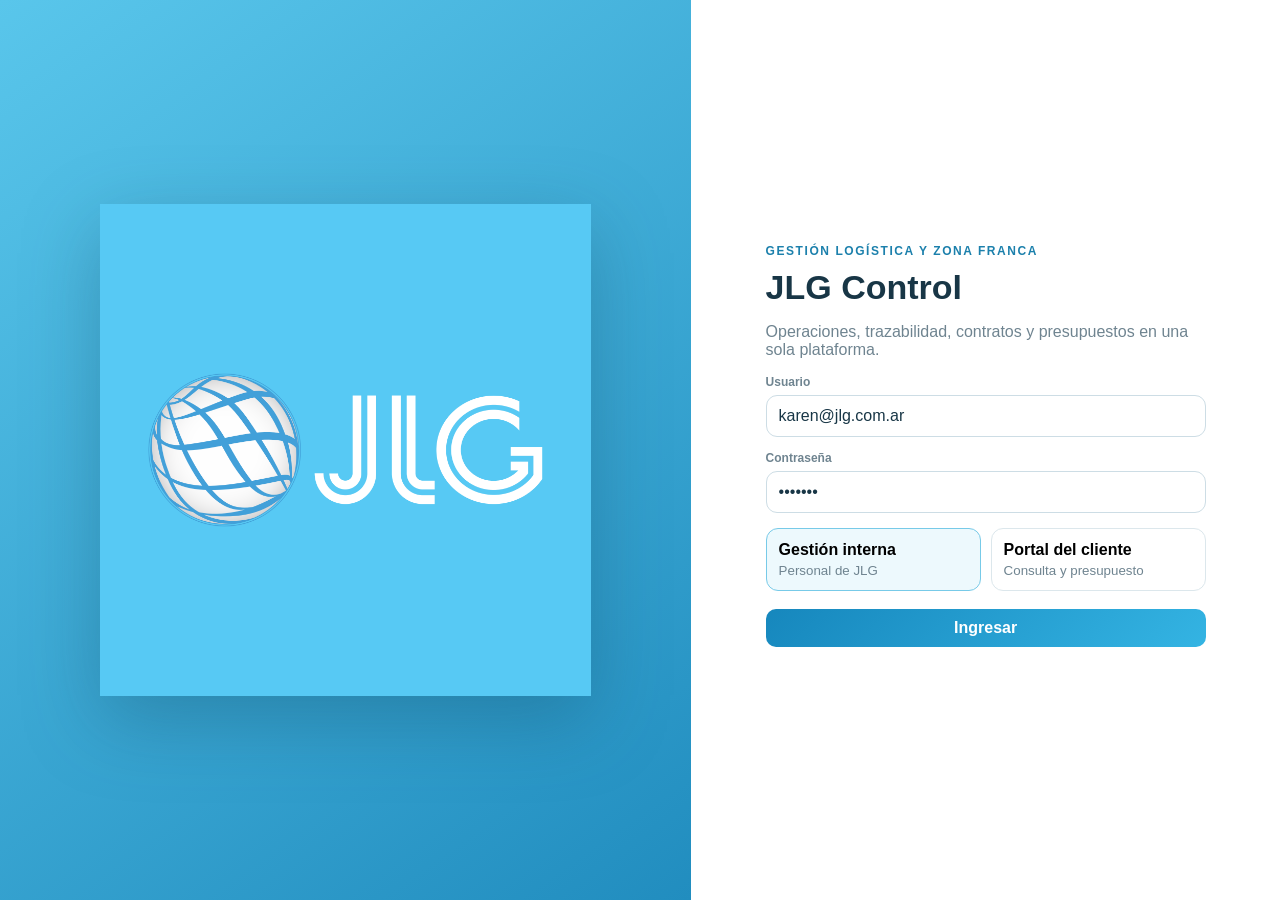
==== erp.html @ dfe92619 "Reorganiza modulos operativos, stock, egresos y portal de clientes" ====
<!doctype html>
<html lang="es">
<head>
<meta charset="utf-8">
<meta name="viewport" content="width=device-width,initial-scale=1,viewport-fit=cover">
<meta name="theme-color" content="#0a2738">
<title>JLG Control · ERP Zona Franca</title>
<style>
:root{--navy:#0a2738;--blue:#2aa7d7;--sky:#7bd2ef;--bg:#f3f7f9;--card:#fff;--ink:#183646;--muted:#6f8490;--line:#dce7ec;--ok:#1f7c62;--warn:#a76b0d;--bad:#b34646;--shadow:0 10px 28px rgba(14,50,70,.08)}
*{box-sizing:border-box}html,body{margin:0;min-height:100%;font-family:Inter,Segoe UI,Arial,sans-serif;background:var(--bg);color:var(--ink)}button,input,select,textarea{font:inherit}button{cursor:pointer}.hidden{display:none!important}.muted{color:var(--muted)}.small{font-size:12px}.btn{border:0;border-radius:10px;padding:10px 13px;font-weight:750}.primary{background:linear-gradient(135deg,#1687bd,#34b4e3);color:#fff}.ghost{background:#fff;color:var(--ink);border:1px solid var(--line)}.soft{background:#eaf8fd;color:#126c97}.badge{display:inline-flex;padding:5px 9px;border-radius:999px;font-size:11px;font-weight:800}.ok{background:#e8f5ef;color:var(--ok)}.warn{background:#fff2da;color:var(--warn)}.info{background:#e8f7fc;color:#1975a0}.login{min-height:100vh;display:grid;grid-template-columns:1.08fr .92fr;background:#fff}.login-visual{display:grid;place-items:center;padding:46px;background:linear-gradient(145deg,#59c6eb,#218dbf)}.login-visual img{width:min(520px,82%);filter:drop-shadow(0 24px 38px rgba(12,56,78,.28))}.login-side{display:grid;place-items:center;padding:34px}.login-box{width:min(440px,100%)}.eyebrow{font-size:12px;letter-spacing:.13em;text-transform:uppercase;color:#1c80ac;font-weight:850}.login h1{font-size:34px;line-height:1.12;margin:10px 0}.field{margin-top:14px}.field label{display:block;font-size:12px;font-weight:800;color:var(--muted);margin-bottom:6px}input,select,textarea{width:100%;border:1px solid #cddde5;border-radius:11px;padding:11px 12px;background:#fff;color:var(--ink)}textarea{min-height:92px;resize:vertical}.roles{display:grid;grid-template-columns:1fr 1fr;gap:10px;margin-top:15px}.role{border:1px solid var(--line);border-radius:12px;padding:12px;background:#fff;text-align:left}.role.active{border-color:#77cae8;background:#edf9fd}.role small{display:block;color:var(--muted);margin-top:4px}.topbar{height:68px;position:sticky;top:0;z-index:30;background:var(--navy);color:#fff;display:flex;align-items:center;justify-content:space-between;padding:10px 18px}.brand{display:flex;align-items:center;gap:10px}.brand img{width:44px;height:44px;border-radius:12px;object-fit:cover}.brand b,.brand small{display:block}.brand small{opacity:.72}.top-actions{display:flex;align-items:center;gap:8px}.pill{border:1px solid rgba(255,255,255,.22);border-radius:999px;padding:7px 11px;font-size:13px}.menu-btn{display:none}.shell{display:grid;grid-template-columns:275px minmax(0,1fr);min-height:calc(100vh - 68px)}.sidebar{background:#0d2f41;color:#d6e7ef;padding:15px 12px}.nav{display:grid;gap:4px}.nav-title,.group{font-size:11px;letter-spacing:.12em;text-transform:uppercase;color:#89a8b8;padding:5px 10px}.group{padding-top:14px;color:#6f93a4}.nav button{border:0;background:transparent;color:#cce0e9;text-align:left;border-radius:9px;padding:10px 11px;font-size:14px}.nav button:hover{background:rgba(255,255,255,.06)}.nav button.active{background:rgba(76,190,229,.17);color:#fff;font-weight:800;border-left:3px solid var(--sky)}.main{padding:22px;min-width:0}.page-head{display:flex;justify-content:space-between;align-items:flex-end;gap:12px;margin-bottom:17px}.page-head h1{margin:0;font-size:25px}.page-head p{margin:4px 0 0}.card,.kpi{background:var(--card);border:1px solid var(--line);border-radius:15px;box-shadow:var(--shadow)}.card{padding:16px}.card h2{margin:0 0 9px;font-size:18px}.kpis{display:grid;grid-template-columns:repeat(4,minmax(0,1fr));gap:13px}.kpi{padding:16px}.kpi .label{font-size:12px;color:var(--muted)}.kpi .value{font-size:27px;font-weight:850;margin-top:5px}.grid2{display:grid;grid-template-columns:1.1fr .9fr;gap:14px;margin-top:14px}.hero{background:linear-gradient(115deg,#0a2a3b,#1576a0);color:#fff;border-radius:15px;padding:18px;display:flex;justify-content:space-between;align-items:center;gap:12px}.hero .muted{color:rgba(255,255,255,.72)}.toolbar{display:flex;gap:8px;flex-wrap:wrap;margin-top:12px}.form-grid{display:grid;grid-template-columns:repeat(2,minmax(0,1fr));gap:12px}.form-grid .wide{grid-column:1/-1}.filters{display:grid;grid-template-columns:1.2fr 1.2fr 1fr 1fr auto;gap:9px;margin-top:13px}.table-wrap{overflow:auto;border:1px solid #e3edf2;border-radius:12px;margin-top:13px;max-height:560px}table{width:100%;border-collapse:collapse;background:#fff;font-size:13px}th,td{padding:10px 11px;border-bottom:1px solid #e7eef2;text-align:left;white-space:nowrap}th{background:#f5fafc;color:#526a78;font-size:12px;position:sticky;top:0;z-index:1}tbody tr:hover{background:#f8fbfd}.notice{padding:13px;border-radius:11px;background:#fff4df;border:1px solid #efd79e;color:#79540e}.success{padding:13px;border-radius:11px;background:#e7f5ef;border:1px solid #bde0d3;color:#17634c}.upload{border:2px dashed #b8d7e4;border-radius:14px;padding:18px;background:#f8fcfe}.upload-grid{display:grid;grid-template-columns:1fr 1fr;gap:12px}.upload-box{border:1px solid var(--line);border-radius:12px;padding:14px;background:#fff}.file-status{margin-top:8px;font-size:12px}.summary{display:grid;grid-template-columns:repeat(4,minmax(0,1fr));gap:10px;margin-top:12px}.summary>div{background:#f7fbfd;border:1px solid var(--line);border-radius:12px;padding:12px}.summary span{display:block;font-size:11px;color:var(--muted)}.summary b{font-size:18px}.section-gap{margin-top:14px}.right{text-align:right}.scrim{display:none}@media(max-width:1050px){.menu-btn{display:inline-flex}.shell{grid-template-columns:1fr}.sidebar{position:fixed;left:0;top:68px;bottom:0;width:min(310px,86vw);z-index:40;transform:translateX(-105%);transition:.2s;overflow:auto}.sidebar.open{transform:translateX(0)}.scrim{display:block;position:fixed;inset:68px 0 0;background:rgba(0,0,0,.28);z-index:35}.kpis{grid-template-columns:repeat(2,minmax(0,1fr))}.grid2{grid-template-columns:1fr}.filters{grid-template-columns:1fr 1fr}.main{padding:17px}}@media(max-width:680px){.login{grid-template-columns:1fr}.login-visual{display:none}.roles,.kpis,.form-grid,.upload-grid,.summary,.filters{grid-template-columns:1fr}.topbar{align-items:flex-start;height:auto;min-height:68px}.brand small,.pill{display:none}.page-head,.hero{flex-direction:column;align-items:flex-start}.main{padding:13px}.form-grid .wide{grid-column:auto}}
</style>
</head>
<body>
<section id="login" class="login"><div class="login-visual"><img src="jlg-logo.png" alt="Logo JLG"></div><div class="login-side"><div class="login-box"><div class="eyebrow">Gestión logística y Zona Franca</div><h1>JLG Control</h1><p class="muted">Operaciones, trazabilidad, contratos y presupuestos en una sola plataforma.</p><div class="field"><label>Usuario</label><input id="username" value="karen@jlg.com.ar"></div><div class="field"><label>Contraseña</label><input id="password" type="password" value="demo123"></div><div class="roles"><button id="internalRole" class="role active"><b>Gestión interna</b><small>Personal de JLG</small></button><button id="clientRole" class="role"><b>Portal del cliente</b><small>Consulta y presupuesto</small></button></div><div id="loginClientBox" class="field hidden"><label>Empresa</label><select id="loginClient"></select></div><button id="loginButton" class="btn primary" style="width:100%;margin-top:18px">Ingresar</button><div id="loginError" class="small" style="color:#b34646;margin-top:9px"></div></div></div></section>
<section id="app" class="hidden"><header class="topbar"><div class="brand"><button id="menuButton" class="btn ghost menu-btn">☰</button><img src="jlg-logo.png" alt="JLG"><div><b>JLG Control</b><small id="environment">Gestión interna</small></div></div><div class="top-actions"><span id="userPill" class="pill">Karen · Administradora</span><button id="logout" class="btn ghost">Salir</button></div></header><div class="shell"><aside id="sidebar" class="sidebar"><div id="nav" class="nav"></div></aside><main id="main" class="main"></main></div><div id="scrim" class="scrim hidden"></div></section>
<script>
const clients={EGT:{name:'EGT ARGENTINA S.A.',mode:'m3',currency:'USD',rate:1.10,min:160000,insurance:.08,insuranceMin:45000},Yamaha:{name:'YAMAHA MOTOR ARGENTINA S.A.',mode:'m3',currency:'USD',rate:1.25,min:160000,insurance:.08,insuranceMin:45000},ZMG:{name:'ZMG ARGENTINA S.R.L.',mode:'flat',currency:'USD',rate:4000,min:0,insurance:.08,insuranceMin:45000},Ferrum:{name:'FERRUM S.A.',mode:'m2',currency:'ARS',rate:620,min:160000,insurance:.08,insuranceMin:45000},Cetrogar:{name:'CETROGAR S.A.',mode:'m3',currency:'ARS',rate:588,min:160000,insurance:.08,insuranceMin:45000},Pampa:{name:'PAMPA',mode:'m2',currency:'USD',rate:.90,min:0,insurance:.08,insuranceMin:45000},Logexpor:{name:'LOGEXPOR',mode:'m3',currency:'ARS',rate:588,min:160000,insurance:.08,insuranceMin:45000},Bracol:{name:'BRACOL',mode:'m2',currency:'USD',rate:.75,min:0,insurance:.08,insuranceMin:45000}};
const stock=[{client:'EGT',zfi5:'26033ZFI5001245A',transit:'TRM4-98741',item:'1',subitem:'1.1',article:'Bomba centrífuga BC-220',brand:'EGT',units:120,packages:24,m3:18.40,kg:6840,location:'Fresnos A-01',status:'Disponible'},{client:'EGT',zfi5:'26033ZFI5001245A',transit:'TRM4-98741',item:'1',subitem:'1.2',article:'Motor eléctrico 7.5 HP',brand:'WEG',units:80,packages:16,m3:12.10,kg:4320,location:'Fresnos A-02',status:'Disponible'},{client:'EGT',zfi5:'26033ZFI5001245A',transit:'TRM4-98741',item:'2',subitem:'2.1',article:'Tablero de control industrial',brand:'Schneider',units:40,packages:10,m3:7.85,kg:1980,location:'Fresnos A-03',status:'Disponible'},{client:'EGT',zfi5:'26033ZFI5001299B',transit:'TRM4-99118',item:'1',subitem:'1.1',article:'Válvula mariposa 4 pulgadas',brand:'Bray',units:250,packages:25,m3:14.65,kg:3750,location:'Palmeras P-04',status:'Disponible'},{client:'EGT',zfi5:'26033ZFI5001299B',transit:'TRM4-99118',item:'2',subitem:'2.1',article:'Kit de juntas industriales',brand:'Garlock',units:500,packages:20,m3:5.20,kg:860,location:'Palmeras P-05',status:'Disponible'},{client:'Yamaha',zfi5:'26033ZFI5001301C',transit:'TRM4-99221',item:'1',subitem:'1.1',article:'Motocicleta modelo FZ',brand:'Yamaha',units:60,packages:60,m3:102,kg:8400,location:'Depósito 1',status:'Disponible'},{client:'Pampa',zfi5:'26033ZFI5001330D',transit:'TRM4-99500',item:'1',subitem:'1.1',article:'Estructura metálica modular',brand:'Pampa',units:42,packages:42,m3:88.5,kg:12000,location:'Playa Murúa',status:'Disponible'}];
const zfi5s=[{client:'EGT',zfi5:'26033ZFI5001245A',transit:'TRM4-98741',date:'12/07/2026',items:3,units:240,m3:38.35,status:'Con saldo'},{client:'EGT',zfi5:'26033ZFI5001299B',transit:'TRM4-99118',date:'18/07/2026',items:2,units:750,m3:19.85,status:'Con saldo'},{client:'Yamaha',zfi5:'26033ZFI5001301C',transit:'TRM4-99221',date:'19/07/2026',items:1,units:60,m3:102,status:'Con saldo'},{client:'Pampa',zfi5:'26033ZFI5001330D',transit:'TRM4-99500',date:'21/07/2026',items:1,units:42,m3:88.5,status:'Con saldo'}];
let state={role:'internal',client:'EGT',module:'inicio'};const $=id=>document.getElementById(id);const clientOptions=()=>Object.entries(clients).map(([k,v])=>`<option value="${k}">${v.name}</option>`).join('');$('loginClient').innerHTML=clientOptions();$('internalRole').onclick=()=>{state.role='internal';$('internalRole').classList.add('active');$('clientRole').classList.remove('active');$('loginClientBox').classList.add('hidden')};$('clientRole').onclick=()=>{state.role='client';$('clientRole').classList.add('active');$('internalRole').classList.remove('active');$('loginClientBox').classList.remove('hidden')};$('loginButton').onclick=()=>{if($('password').value!=='demo123'){$('loginError').textContent='Contraseña incorrecta.';return}state.client=$('loginClient').value;state.module='inicio';$('login').classList.add('hidden');$('app').classList.remove('hidden');$('environment').textContent=state.role==='internal'?'Gestión interna':'Portal del cliente';$('userPill').textContent=state.role==='internal'?'Karen · Administradora':clients[state.client].name;renderNav();render()};$('logout').onclick=()=>location.reload();$('menuButton').onclick=()=>{$('sidebar').classList.toggle('open');$('scrim').classList.toggle('hidden')};$('scrim').onclick=()=>{$('sidebar').classList.remove('open');$('scrim').classList.add('hidden')};
function renderNav(){const internal=[['Operaciones',''],['inicio','⌂ Inicio'],['ingresos','⇩ Nuevo ingreso RET'],['stock','▦ Stock y trazabilidad'],['egresos','⇧ Egresos y remisiones'],['zfi5','⇄ ZFI5 y tránsitos'],['Administración',''],['clientes','◉ Clientes y contratos'],['tarifas','$ Tarifas por cliente'],['facturacion','▤ Facturación'],['cuentas','≋ Cuenta corriente']];const portal=[['Portal',''],['inicio','⌂ Inicio'],['stock','▦ Mi stock'],['zfi5','⇄ Mis ZFI5 y tránsitos'],['presupuesto','$ Mi presupuesto']];const items=state.role==='internal'?internal:portal;$('nav').innerHTML='<div class="nav-title">JLG Control</div>'+items.map(x=>x[1]?`<button data-module="${x[0]}" class="${state.module===x[0]?'active':''}">${x[1]}</button>`:`<div class="group">${x[0]}</div>`).join('');document.querySelectorAll('[data-module]').forEach(b=>b.onclick=()=>{state.module=b.dataset.module;renderNav();render();$('sidebar').classList.remove('open');$('scrim').classList.add('hidden')})}
function head(title,desc,actions=''){return `<div class="page-head"><div><h1>${title}</h1><p class="muted">${desc}</p></div><div>${actions}</div></div>`}function clientSelect(id,label='Cliente'){return `<div class="field" style="margin:0"><label>${label}</label><select id="${id}">${clientOptions()}</select></div>`}function render(){const fn=views[state.module]||views.inicio;$('main').innerHTML=fn();bind()}
const views={inicio(){const c=clients[state.client];if(state.role==='client')return head('Inicio','Resumen operativo de '+c.name)+`<div class="hero"><div><h2 style="margin:0 0 5px">Bienvenido al portal de JLG</h2><div class="muted">Consultá stock, ZFI5, tránsitos y generá presupuestos con tu tarifa.</div></div><span class="badge info">${c.currency} · ${c.mode==='m2'?'por m²':c.mode==='m3'?'por m³':'tarifa plana'}</span></div><div class="kpis section-gap"><div class="kpi"><div class="label">Unidades disponibles</div><div class="value">${sum(stock.filter(x=>x.client===state.client),'units')}</div></div><div class="kpi"><div class="label">Volumen</div><div class="value">${sum(stock.filter(x=>x.client===state.client),'m3').toFixed(2)} m³</div></div><div class="kpi"><div class="label">ZFI5 con saldo</div><div class="value">${zfi5s.filter(x=>x.client===state.client).length}</div></div><div class="kpi"><div class="label">Operaciones pendientes</div><div class="value">2</div></div></div>`;return head('Inicio','Panel general de la operación')+`<div class="hero"><div><h2 style="margin:0 0 5px">Operación JLG al día</h2><div class="muted">Alertas, documentación y movimientos pendientes.</div></div><button class="btn ghost" data-go="ingresos">Nuevo ingreso</button></div><div class="kpis section-gap"><div class="kpi"><div class="label">Ingresos pendientes</div><div class="value">6</div></div><div class="kpi"><div class="label">Retiros programados</div><div class="value">4</div></div><div class="kpi"><div class="label">ZFI5 con saldo</div><div class="value">${zfi5s.length}</div></div><div class="kpi"><div class="label">Alertas de facturación</div><div class="value">3</div></div></div><div class="grid2"><div class="card"><h2>Alertas operativas</h2><div class="notice">Hay 2 operaciones con documentación pendiente de validación.</div></div><div class="card"><h2>Accesos rápidos</h2><div class="toolbar"><button class="btn soft" data-go="stock">Consultar stock</button><button class="btn soft" data-go="egresos">Registrar egreso</button><button class="btn soft" data-go="clientes">Alta de cliente</button></div></div></div>`},
ingresos(){return head('Nuevo ingreso RET','Carga interna de los dos archivos RET obligatorios')+`<div class="card"><div class="form-grid">${clientSelect('loadClient','Cliente a cargar')}<div class="field" style="margin:0"><label>Número de tránsito</label><input id="retTransit" placeholder="TRM4-..."></div><div class="field" style="margin:0"><label>ZFI5 relacionado</label><input id="retZfi" placeholder="26033ZFI5..."></div><div class="field" style="margin:0"><label>Fecha de ingreso</label><input type="date" id="retDate"></div></div><div class="upload section-gap"><div class="upload-grid"><div class="upload-box"><b>Archivo C.RET</b><p class="muted small">Cabecera del ingreso</p><input type="file" id="retC" accept=".ret,.txt"><div id="retCStatus" class="file-status muted">Sin archivo seleccionado</div></div><div class="upload-box"><b>Archivo I.RET</b><p class="muted small">Ítems y subítems</p><input type="file" id="retI" accept=".ret,.txt"><div id="retIStatus" class="file-status muted">Sin archivo seleccionado</div></div></div></div><div class="field"><label>Observaciones internas</label><textarea id="retObs"></textarea></div><div class="toolbar"><button id="validateRet" class="btn primary">Validar y cargar ingreso</button></div><div id="retMessage" class="section-gap"></div></div>`},
stock(){return head(state.role==='client'?'Mi stock':'Stock y trazabilidad','Búsqueda por ZFI5, tránsito, artículo o marca',`<div class="toolbar"><button id="exportCsv" class="btn ghost">Descargar Excel</button><button id="exportPdf" class="btn ghost">Descargar PDF</button></div>`)+`<div class="card">${state.role==='internal'?clientSelect('stockClient','Cliente de consulta'):''}<div class="filters"><input id="fZfi" placeholder="ZFI5"><input id="fTransit" placeholder="Tránsito"><input id="fArticle" placeholder="Artículo"><input id="fBrand" placeholder="Marca"><button id="searchStock" class="btn primary">Buscar</button></div><div id="stockSummary" class="summary"></div><div id="stockTable"></div></div>`},
egresos(){return head('Egresos y remisiones','Cancelación parcial o total por ZFI5, ítem y artículo')+`<div class="card"><div class="form-grid">${clientSelect('exitClient','Cliente')}<div class="field" style="margin:0"><label>ZFI5 a cancelar</label><select id="exitZfi"></select></div><div class="field" style="margin:0"><label>Número de remisión</label><input id="remission" placeholder="REM-000123"></div><div class="field" style="margin:0"><label>Número de ZF / destinación</label><input id="exitDest" placeholder="ZFE1 / ZFTR / ..."></div></div><div id="exitItems" class="table-wrap"></div><div class="field"><label>Observaciones para facturación u operación</label><textarea id="exitObs" placeholder="Ej.: facturar almacenaje total antes del retiro..."></textarea></div><div class="toolbar"><button id="validateExit" class="btn primary">Validar retiro</button></div><div id="exitMessage" class="section-gap"></div></div>`},
zfi5(){return head(state.role==='client'?'Mis ZFI5 y tránsitos':'ZFI5 y tránsitos','Consulta de documentos, cantidades y saldos')+`<div class="card">${state.role==='internal'?clientSelect('zfiClient','Cliente de consulta'):''}<div class="filters" style="grid-template-columns:1fr 1fr auto"><input id="zfiSearch" placeholder="Buscar ZFI5"><input id="transitSearch" placeholder="Buscar tránsito"><button id="searchZfi" class="btn primary">Buscar</button></div><div id="zfiTable"></div></div>`},
clientes(){return head('Clientes y contratos','Alta y mantenimiento completo de clientes')+`<div class="card"><div class="form-grid"><div class="field" style="margin:0"><label>Razón social</label><input></div><div class="field" style="margin:0"><label>CUIT</label><input></div><div class="field" style="margin:0"><label>Nombre comercial</label><input></div><div class="field" style="margin:0"><label>Estado</label><select><option>Activo</option><option>En alta</option><option>Inactivo</option></select></div><div class="field" style="margin:0"><label>Domicilio legal</label><input></div><div class="field" style="margin:0"><label>Localidad / Provincia</label><input></div><div class="field" style="margin:0"><label>Contacto operativo</label><input></div><div class="field" style="margin:0"><label>Correo operativo</label><input type="email"></div><div class="field" style="margin:0"><label>Contacto administrativo</label><input></div><div class="field" style="margin:0"><label>Correo de facturación</label><input type="email"></div><div class="field" style="margin:0"><label>Teléfono</label><input></div><div class="field" style="margin:0"><label>Condición IVA</label><select><option>Responsable inscripto</option><option>Exento</option><option>Monotributo</option><option>Exterior</option></select></div><div class="field" style="margin:0"><label>Fecha de alta</label><input type="date"></div><div class="field" style="margin:0"><label>Vigencia del contrato</label><input placeholder="Desde / hasta"></div><div class="field" style="margin:0"><label>Unidad funcional / depósito</label><input></div><div class="field" style="margin:0"><label>Tipo de mercadería autorizada</label><input></div><div class="field wide" style="margin:0"><label>Documentación societaria y fiscal</label><textarea placeholder="Estatuto, poder, constancia ARCA, IIBB, seguros, habilitaciones..."></textarea></div><div class="field wide" style="margin:0"><label>Condiciones del contrato</label><textarea placeholder="Plazos de pago, mínimos, seguros, responsabilidades, documentación, retiro y facturación..."></textarea></div><div class="field wide" style="margin:0"><label>Observaciones internas</label><textarea></textarea></div></div><div class="toolbar"><button class="btn primary">Guardar cliente</button><button class="btn ghost">Adjuntar documentación</button></div></div>`},
tarifas(){return head('Tarifas por cliente','Configuración individual por unidad, moneda y conceptos')+`<div class="card"><div class="form-grid">${clientSelect('rateClient','Cliente')}<div class="field" style="margin:0"><label>Modalidad</label><select id="rateMode"><option value="m2">Por m² por día</option><option value="m3">Por m³ por día</option><option value="flat">Tarifa plana</option></select></div><div class="field" style="margin:0"><label>Moneda</label><select id="rateCurrency"><option>ARS</option><option>USD</option></select></div><div class="field" style="margin:0"><label>Valor de tarifa</label><input id="rateValue" type="number" step="0.01"></div><div class="field" style="margin:0"><label>Mínimo de almacenaje</label><input id="rateMin" type="number" step="0.01"></div><div class="field" style="margin:0"><label>Seguro % CIF mensual</label><input id="rateInsurance" type="number" step="0.01"></div><div class="field" style="margin:0"><label>Mínimo de seguro</label><input id="rateInsuranceMin" type="number" step="0.01"></div><div class="field" style="margin:0"><label>Tarifa de ingreso</label><input type="number"></div><div class="field" style="margin:0"><label>Tarifa de egreso</label><input type="number"></div><div class="field wide" style="margin:0"><label>Conceptos especiales</label><textarea></textarea></div></div><div class="toolbar"><button class="btn primary">Guardar tarifa</button></div></div>`},
presupuesto(){return head('Mi presupuesto','Cálculo según la tarifa contratada por '+clients[state.client].name)+budgetForm()},facturacion(){return head('Facturación','Módulo reservado para la próxima etapa')+`<div class="card"><div class="notice">La estructura de facturación se definirá después.</div></div>`},cuentas(){return head('Cuenta corriente','Módulo reservado para la próxima etapa')+`<div class="card"><div class="notice">La cuenta corriente se integrará con facturación.</div></div>`}};
function budgetForm(){const c=clients[state.client];return `<div class="card"><div class="notice">Tarifa configurada: <b>${c.mode==='m2'?'por m² por día':c.mode==='m3'?'por m³ por día':'tarifa plana'}</b> · ${c.currency}</div><div class="form-grid section-gap"><div class="field" style="margin:0"><label>Tipo de operación</label><select id="budgetType"><option>Ingreso + almacenaje + egreso</option><option>Solo almacenaje</option><option>Ingreso</option><option>Egreso</option></select></div><div class="field" style="margin:0"><label>Días de almacenaje</label><input id="budgetDays" type="number" value="15"></div><div class="field" style="margin:0"><label>${c.mode==='m2'?'Metros cuadrados':c.mode==='m3'?'Metros cúbicos':'Superficie ocupada informativa'}</label><input id="budgetQty" type="number" value="100"></div><div class="field" style="margin:0"><label>Valor CIF</label><input id="budgetCif" type="number" value="10000"></div><div class="field" style="margin:0"><label>Cantidad de ingresos</label><input id="budgetIn" type="number" value="1"></div><div class="field" style="margin:0"><label>Cantidad de egresos</label><input id="budgetOut" type="number" value="1"></div></div><div class="toolbar"><button id="calcBudget" class="btn primary">Calcular presupuesto</button></div><div id="budgetResult" class="section-gap"></div></div>`}
function bind(){document.querySelectorAll('[data-go]').forEach(b=>b.onclick=()=>{state.module=b.dataset.go;renderNav();render()});if($('retC')){$('retC').onchange=e=>$('retCStatus').textContent=e.target.files[0]?.name||'Sin archivo seleccionado';$('retI').onchange=e=>$('retIStatus').textContent=e.target.files[0]?.name||'Sin archivo seleccionado';$('validateRet').onclick=()=>{const c=$('retC').files.length,i=$('retI').files.length;$('retMessage').innerHTML=c&&i?'<div class="success">Ingreso validado: se recibieron C.RET e I.RET.</div>':'<div class="notice">Deben adjuntarse los dos archivos: C.RET e I.RET.</div>'}}if($('stockTable')){if($('stockClient'))$('stockClient').value=state.client;renderStock();$('searchStock').onclick=renderStock;if($('stockClient'))$('stockClient').onchange=renderStock;$('exportCsv').onclick=exportStockCsv;$('exportPdf').onclick=()=>window.print()}if($('exitClient')){$('exitClient').value=state.client;fillExitZfi();$('exitClient').onchange=fillExitZfi;$('exitZfi').onchange=renderExitItems;$('validateExit').onclick=validateExit}if($('zfiTable')){if($('zfiClient'))$('zfiClient').value=state.client;renderZfi();$('searchZfi').onclick=renderZfi;if($('zfiClient'))$('zfiClient').onchange=renderZfi}if($('rateClient')){fillRate();$('rateClient').onchange=fillRate}if($('calcBudget'))$('calcBudget').onclick=calcBudget}
function sum(arr,key){return arr.reduce((a,b)=>a+Number(b[key]||0),0)}function stockFiltered(){const client=state.role==='client'?state.client:($('stockClient')?.value||state.client);const q=id=>(($(id)?.value)||'').toLowerCase();return stock.filter(x=>x.client===client&&x.zfi5.toLowerCase().includes(q('fZfi'))&&x.transit.toLowerCase().includes(q('fTransit'))&&x.article.toLowerCase().includes(q('fArticle'))&&x.brand.toLowerCase().includes(q('fBrand')))}
function renderStock(){const rows=stockFiltered();$('stockSummary').innerHTML=`<div><span>Registros</span><b>${rows.length}</b></div><div><span>Unidades</span><b>${sum(rows,'units')}</b></div><div><span>Bultos</span><b>${sum(rows,'packages')}</b></div><div><span>Volumen</span><b>${sum(rows,'m3').toFixed(2)} m³</b></div>`;$('stockTable').innerHTML=`<div class="table-wrap"><table><thead><tr><th>ZFI5</th><th>Tránsito</th><th>Ítem</th><th>Subítem</th><th>Artículo</th><th>Marca</th><th>Unidades</th><th>Bultos</th><th>m³</th><th>Kg</th><th>Ubicación</th><th>Estado</th></tr></thead><tbody>${rows.map(x=>`<tr><td>${x.zfi5}</td><td>${x.transit}</td><td>${x.item}</td><td>${x.subitem}</td><td>${x.article}</td><td>${x.brand}</td><td>${x.units}</td><td>${x.packages}</td><td>${x.m3.toFixed(2)}</td><td>${x.kg}</td><td>${x.location}</td><td><span class="badge ok">${x.status}</span></td></tr>`).join('')||'<tr><td colspan="12">Sin resultados</td></tr>'}</tbody></table></div>`}
function exportStockCsv(){const rows=stockFiltered(),heads=['ZFI5','Transito','Item','Subitem','Articulo','Marca','Unidades','Bultos','m3','Kg','Ubicacion','Estado'];const csv=[heads.join(';'),...rows.map(x=>[x.zfi5,x.transit,x.item,x.subitem,x.article,x.brand,x.units,x.packages,x.m3,x.kg,x.location,x.status].join(';'))].join('\n');const blob=new Blob(['\ufeff'+csv],{type:'text/csv;charset=utf-8'}),a=document.createElement('a');a.href=URL.createObjectURL(blob);a.download='stock-jlg.csv';a.click();URL.revokeObjectURL(a.href)}
function fillExitZfi(){const c=$('exitClient').value,arr=[...new Set(stock.filter(x=>x.client===c).map(x=>x.zfi5))];$('exitZfi').innerHTML=arr.map(z=>`<option>${z}</option>`).join('');renderExitItems()}function renderExitItems(){const z=$('exitZfi').value,rows=stock.filter(x=>x.zfi5===z);$('exitItems').innerHTML=`<table><thead><tr><th>Ítem</th><th>Subítem</th><th>Artículo</th><th>Marca</th><th>Disponible</th><th>Cantidad a cancelar</th></tr></thead><tbody>${rows.map(x=>`<tr><td>${x.item}</td><td>${x.subitem}</td><td>${x.article}</td><td>${x.brand}</td><td>${x.units}</td><td><input class="cancelQty" data-max="${x.units}" type="number" min="0" max="${x.units}" value="0" style="width:140px"></td></tr>`).join('')}</tbody></table>`}function validateExit(){const vals=[...document.querySelectorAll('.cancelQty')],invalid=vals.some(x=>Number(x.value)<0||Number(x.value)>Number(x.dataset.max)),total=vals.reduce((a,x)=>a+Number(x.value||0),0);$('exitMessage').innerHTML=invalid?'<div class="notice">Hay cantidades superiores al stock disponible.</div>':!$('remission').value||!$('exitDest').value||total===0?'<div class="notice">Completá remisión, número de ZF/destinación y alguna cantidad.</div>':'<div class="success">Retiro validado. Total a cancelar: '+total+' unidades.</div>'}
function renderZfi(){const c=state.role==='client'?state.client:($('zfiClient')?.value||state.client),a=($('zfiSearch')?.value||'').toLowerCase(),b=($('transitSearch')?.value||'').toLowerCase(),rows=zfi5s.filter(x=>x.client===c&&x.zfi5.toLowerCase().includes(a)&&x.transit.toLowerCase().includes(b));$('zfiTable').innerHTML=`<div class="table-wrap"><table><thead><tr><th>ZFI5</th><th>Tránsito</th><th>Fecha</th><th>Ítems</th><th>Unidades</th><th>m³</th><th>Estado</th></tr></thead><tbody>${rows.map(x=>`<tr><td>${x.zfi5}</td><td>${x.transit}</td><td>${x.date}</td><td>${x.items}</td><td>${x.units}</td><td>${x.m3.toFixed(2)}</td><td><span class="badge ok">${x.status}</span></td></tr>`).join('')||'<tr><td colspan="7">Sin resultados</td></tr>'}</tbody></table></div>`}
function fillRate(){const c=clients[$('rateClient').value];$('rateMode').value=c.mode;$('rateCurrency').value=c.currency;$('rateValue').value=c.rate;$('rateMin').value=c.min;$('rateInsurance').value=c.insurance;$('rateInsuranceMin').value=c.insuranceMin}function calcBudget(){const c=clients[state.client],days=Number($('budgetDays').value||0),qty=Number($('budgetQty').value||0),cif=Number($('budgetCif').value||0),ins=Number($('budgetIn').value||0),outs=Number($('budgetOut').value||0);let storage=c.mode==='flat'?c.rate:c.rate*qty*days;if(c.currency==='ARS'&&c.min)storage=Math.max(storage,c.min);const insurance=Math.max(cif*(c.insurance/100)*(days/30),c.currency==='ARS'?c.insuranceMin:0),ingreso=ins*100,egreso=outs*100,total=storage+insurance+ingreso+egreso;$('budgetResult').innerHTML=`<div class="success"><b>Presupuesto estimado</b></div><div class="summary"><div><span>Almacenaje</span><b>${fmt(storage,c.currency)}</b></div><div><span>Seguro</span><b>${fmt(insurance,c.currency)}</b></div><div><span>Ingreso</span><b>${fmt(ingreso,c.currency)}</b></div><div><span>Egreso</span><b>${fmt(egreso,c.currency)}</b></div></div><div class="card section-gap" style="box-shadow:none"><div class="right"><span class="muted">Total estimado</span><div style="font-size:30px;font-weight:850">${fmt(total,c.currency)}</div></div><p class="muted small">Estimación sujeta a validación de JLG. No incluye SENASA ni conceptos extraordinarios.</p></div>`}function fmt(n,c){return new Intl.NumberFormat('es-AR',{style:'currency',currency:c,maximumFractionDigits:2}).format(n)}
</script></body></html>
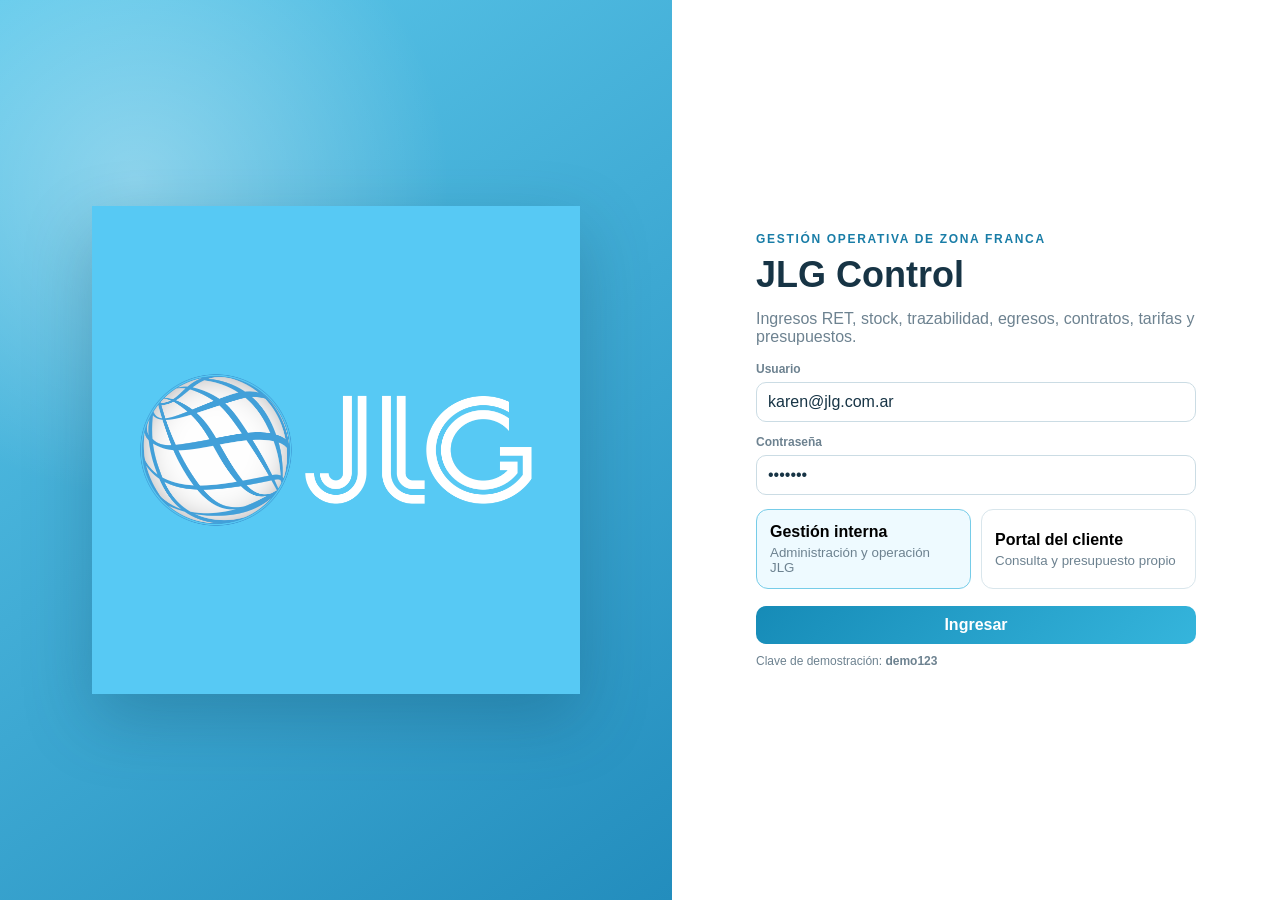
==== commit cfa37169: "Rebuild JLG ERP operations and client portal" ====
--- a/erp.html
+++ b/erp.html
@@ -3,37 +3,41 @@
 <head>
 <meta charset="utf-8">
 <meta name="viewport" content="width=device-width,initial-scale=1,viewport-fit=cover">
-<meta name="theme-color" content="#0a2738">
-<title>JLG Control · ERP Zona Franca</title>
+<meta name="theme-color" content="#092738">
+<title>JLG Control · Cargando</title>
 <style>
-:root{--navy:#0a2738;--blue:#2aa7d7;--sky:#7bd2ef;--bg:#f3f7f9;--card:#fff;--ink:#183646;--muted:#6f8490;--line:#dce7ec;--ok:#1f7c62;--warn:#a76b0d;--bad:#b34646;--shadow:0 10px 28px rgba(14,50,70,.08)}
-*{box-sizing:border-box}html,body{margin:0;min-height:100%;font-family:Inter,Segoe UI,Arial,sans-serif;background:var(--bg);color:var(--ink)}button,input,select,textarea{font:inherit}button{cursor:pointer}.hidden{display:none!important}.muted{color:var(--muted)}.small{font-size:12px}.btn{border:0;border-radius:10px;padding:10px 13px;font-weight:750}.primary{background:linear-gradient(135deg,#1687bd,#34b4e3);color:#fff}.ghost{background:#fff;color:var(--ink);border:1px solid var(--line)}.soft{background:#eaf8fd;color:#126c97}.badge{display:inline-flex;padding:5px 9px;border-radius:999px;font-size:11px;font-weight:800}.ok{background:#e8f5ef;color:var(--ok)}.warn{background:#fff2da;color:var(--warn)}.info{background:#e8f7fc;color:#1975a0}.login{min-height:100vh;display:grid;grid-template-columns:1.08fr .92fr;background:#fff}.login-visual{display:grid;place-items:center;padding:46px;background:linear-gradient(145deg,#59c6eb,#218dbf)}.login-visual img{width:min(520px,82%);filter:drop-shadow(0 24px 38px rgba(12,56,78,.28))}.login-side{display:grid;place-items:center;padding:34px}.login-box{width:min(440px,100%)}.eyebrow{font-size:12px;letter-spacing:.13em;text-transform:uppercase;color:#1c80ac;font-weight:850}.login h1{font-size:34px;line-height:1.12;margin:10px 0}.field{margin-top:14px}.field label{display:block;font-size:12px;font-weight:800;color:var(--muted);margin-bottom:6px}input,select,textarea{width:100%;border:1px solid #cddde5;border-radius:11px;padding:11px 12px;background:#fff;color:var(--ink)}textarea{min-height:92px;resize:vertical}.roles{display:grid;grid-template-columns:1fr 1fr;gap:10px;margin-top:15px}.role{border:1px solid var(--line);border-radius:12px;padding:12px;background:#fff;text-align:left}.role.active{border-color:#77cae8;background:#edf9fd}.role small{display:block;color:var(--muted);margin-top:4px}.topbar{height:68px;position:sticky;top:0;z-index:30;background:var(--navy);color:#fff;display:flex;align-items:center;justify-content:space-between;padding:10px 18px}.brand{display:flex;align-items:center;gap:10px}.brand img{width:44px;height:44px;border-radius:12px;object-fit:cover}.brand b,.brand small{display:block}.brand small{opacity:.72}.top-actions{display:flex;align-items:center;gap:8px}.pill{border:1px solid rgba(255,255,255,.22);border-radius:999px;padding:7px 11px;font-size:13px}.menu-btn{display:none}.shell{display:grid;grid-template-columns:275px minmax(0,1fr);min-height:calc(100vh - 68px)}.sidebar{background:#0d2f41;color:#d6e7ef;padding:15px 12px}.nav{display:grid;gap:4px}.nav-title,.group{font-size:11px;letter-spacing:.12em;text-transform:uppercase;color:#89a8b8;padding:5px 10px}.group{padding-top:14px;color:#6f93a4}.nav button{border:0;background:transparent;color:#cce0e9;text-align:left;border-radius:9px;padding:10px 11px;font-size:14px}.nav button:hover{background:rgba(255,255,255,.06)}.nav button.active{background:rgba(76,190,229,.17);color:#fff;font-weight:800;border-left:3px solid var(--sky)}.main{padding:22px;min-width:0}.page-head{display:flex;justify-content:space-between;align-items:flex-end;gap:12px;margin-bottom:17px}.page-head h1{margin:0;font-size:25px}.page-head p{margin:4px 0 0}.card,.kpi{background:var(--card);border:1px solid var(--line);border-radius:15px;box-shadow:var(--shadow)}.card{padding:16px}.card h2{margin:0 0 9px;font-size:18px}.kpis{display:grid;grid-template-columns:repeat(4,minmax(0,1fr));gap:13px}.kpi{padding:16px}.kpi .label{font-size:12px;color:var(--muted)}.kpi .value{font-size:27px;font-weight:850;margin-top:5px}.grid2{display:grid;grid-template-columns:1.1fr .9fr;gap:14px;margin-top:14px}.hero{background:linear-gradient(115deg,#0a2a3b,#1576a0);color:#fff;border-radius:15px;padding:18px;display:flex;justify-content:space-between;align-items:center;gap:12px}.hero .muted{color:rgba(255,255,255,.72)}.toolbar{display:flex;gap:8px;flex-wrap:wrap;margin-top:12px}.form-grid{display:grid;grid-template-columns:repeat(2,minmax(0,1fr));gap:12px}.form-grid .wide{grid-column:1/-1}.filters{display:grid;grid-template-columns:1.2fr 1.2fr 1fr 1fr auto;gap:9px;margin-top:13px}.table-wrap{overflow:auto;border:1px solid #e3edf2;border-radius:12px;margin-top:13px;max-height:560px}table{width:100%;border-collapse:collapse;background:#fff;font-size:13px}th,td{padding:10px 11px;border-bottom:1px solid #e7eef2;text-align:left;white-space:nowrap}th{background:#f5fafc;color:#526a78;font-size:12px;position:sticky;top:0;z-index:1}tbody tr:hover{background:#f8fbfd}.notice{padding:13px;border-radius:11px;background:#fff4df;border:1px solid #efd79e;color:#79540e}.success{padding:13px;border-radius:11px;background:#e7f5ef;border:1px solid #bde0d3;color:#17634c}.upload{border:2px dashed #b8d7e4;border-radius:14px;padding:18px;background:#f8fcfe}.upload-grid{display:grid;grid-template-columns:1fr 1fr;gap:12px}.upload-box{border:1px solid var(--line);border-radius:12px;padding:14px;background:#fff}.file-status{margin-top:8px;font-size:12px}.summary{display:grid;grid-template-columns:repeat(4,minmax(0,1fr));gap:10px;margin-top:12px}.summary>div{background:#f7fbfd;border:1px solid var(--line);border-radius:12px;padding:12px}.summary span{display:block;font-size:11px;color:var(--muted)}.summary b{font-size:18px}.section-gap{margin-top:14px}.right{text-align:right}.scrim{display:none}@media(max-width:1050px){.menu-btn{display:inline-flex}.shell{grid-template-columns:1fr}.sidebar{position:fixed;left:0;top:68px;bottom:0;width:min(310px,86vw);z-index:40;transform:translateX(-105%);transition:.2s;overflow:auto}.sidebar.open{transform:translateX(0)}.scrim{display:block;position:fixed;inset:68px 0 0;background:rgba(0,0,0,.28);z-index:35}.kpis{grid-template-columns:repeat(2,minmax(0,1fr))}.grid2{grid-template-columns:1fr}.filters{grid-template-columns:1fr 1fr}.main{padding:17px}}@media(max-width:680px){.login{grid-template-columns:1fr}.login-visual{display:none}.roles,.kpis,.form-grid,.upload-grid,.summary,.filters{grid-template-columns:1fr}.topbar{align-items:flex-start;height:auto;min-height:68px}.brand small,.pill{display:none}.page-head,.hero{flex-direction:column;align-items:flex-start}.main{padding:13px}.form-grid .wide{grid-column:auto}}
+*{box-sizing:border-box}html,body{margin:0;min-height:100%;font-family:Inter,Segoe UI,Arial,sans-serif;background:#f3f7f9;color:#173345}.loading{min-height:100vh;display:grid;place-items:center;padding:24px}.box{width:min(430px,100%);background:#fff;border:1px solid #dce7ec;border-radius:20px;padding:30px;text-align:center;box-shadow:0 16px 44px rgba(13,53,73,.12)}.logo{width:112px;max-height:82px;object-fit:contain;margin-bottom:16px}.spinner{width:42px;height:42px;margin:18px auto;border:4px solid #dff3fb;border-top-color:#1699d2;border-radius:50%;animation:spin .8s linear infinite}@keyframes spin{to{transform:rotate(360deg)}}h1{font-size:22px;margin:0 0 8px}p{color:#6e8290;margin:0;line-height:1.5}.error{color:#a83c3c;background:#fff0f0;border:1px solid #efcaca;border-radius:12px;padding:12px;margin-top:16px;text-align:left;display:none}
 </style>
 </head>
 <body>
-<section id="login" class="login"><div class="login-visual"><img src="jlg-logo.png" alt="Logo JLG"></div><div class="login-side"><div class="login-box"><div class="eyebrow">Gestión logística y Zona Franca</div><h1>JLG Control</h1><p class="muted">Operaciones, trazabilidad, contratos y presupuestos en una sola plataforma.</p><div class="field"><label>Usuario</label><input id="username" value="karen@jlg.com.ar"></div><div class="field"><label>Contraseña</label><input id="password" type="password" value="demo123"></div><div class="roles"><button id="internalRole" class="role active"><b>Gestión interna</b><small>Personal de JLG</small></button><button id="clientRole" class="role"><b>Portal del cliente</b><small>Consulta y presupuesto</small></button></div><div id="loginClientBox" class="field hidden"><label>Empresa</label><select id="loginClient"></select></div><button id="loginButton" class="btn primary" style="width:100%;margin-top:18px">Ingresar</button><div id="loginError" class="small" style="color:#b34646;margin-top:9px"></div></div></div></section>
-<section id="app" class="hidden"><header class="topbar"><div class="brand"><button id="menuButton" class="btn ghost menu-btn">☰</button><img src="jlg-logo.png" alt="JLG"><div><b>JLG Control</b><small id="environment">Gestión interna</small></div></div><div class="top-actions"><span id="userPill" class="pill">Karen · Administradora</span><button id="logout" class="btn ghost">Salir</button></div></header><div class="shell"><aside id="sidebar" class="sidebar"><div id="nav" class="nav"></div></aside><main id="main" class="main"></main></div><div id="scrim" class="scrim hidden"></div></section>
+<div class="loading"><div class="box"><img class="logo" src="jlg-logo.png" alt="JLG"><h1>Cargando JLG Control</h1><div class="spinner"></div><p>Preparando la gestión operativa y el portal de clientes.</p><div id="error" class="error"></div></div></div>
 <script>
-const clients={EGT:{name:'EGT ARGENTINA S.A.',mode:'m3',currency:'USD',rate:1.10,min:160000,insurance:.08,insuranceMin:45000},Yamaha:{name:'YAMAHA MOTOR ARGENTINA S.A.',mode:'m3',currency:'USD',rate:1.25,min:160000,insurance:.08,insuranceMin:45000},ZMG:{name:'ZMG ARGENTINA S.R.L.',mode:'flat',currency:'USD',rate:4000,min:0,insurance:.08,insuranceMin:45000},Ferrum:{name:'FERRUM S.A.',mode:'m2',currency:'ARS',rate:620,min:160000,insurance:.08,insuranceMin:45000},Cetrogar:{name:'CETROGAR S.A.',mode:'m3',currency:'ARS',rate:588,min:160000,insurance:.08,insuranceMin:45000},Pampa:{name:'PAMPA',mode:'m2',currency:'USD',rate:.90,min:0,insurance:.08,insuranceMin:45000},Logexpor:{name:'LOGEXPOR',mode:'m3',currency:'ARS',rate:588,min:160000,insurance:.08,insuranceMin:45000},Bracol:{name:'BRACOL',mode:'m2',currency:'USD',rate:.75,min:0,insurance:.08,insuranceMin:45000}};
-const stock=[{client:'EGT',zfi5:'26033ZFI5001245A',transit:'TRM4-98741',item:'1',subitem:'1.1',article:'Bomba centrífuga BC-220',brand:'EGT',units:120,packages:24,m3:18.40,kg:6840,location:'Fresnos A-01',status:'Disponible'},{client:'EGT',zfi5:'26033ZFI5001245A',transit:'TRM4-98741',item:'1',subitem:'1.2',article:'Motor eléctrico 7.5 HP',brand:'WEG',units:80,packages:16,m3:12.10,kg:4320,location:'Fresnos A-02',status:'Disponible'},{client:'EGT',zfi5:'26033ZFI5001245A',transit:'TRM4-98741',item:'2',subitem:'2.1',article:'Tablero de control industrial',brand:'Schneider',units:40,packages:10,m3:7.85,kg:1980,location:'Fresnos A-03',status:'Disponible'},{client:'EGT',zfi5:'26033ZFI5001299B',transit:'TRM4-99118',item:'1',subitem:'1.1',article:'Válvula mariposa 4 pulgadas',brand:'Bray',units:250,packages:25,m3:14.65,kg:3750,location:'Palmeras P-04',status:'Disponible'},{client:'EGT',zfi5:'26033ZFI5001299B',transit:'TRM4-99118',item:'2',subitem:'2.1',article:'Kit de juntas industriales',brand:'Garlock',units:500,packages:20,m3:5.20,kg:860,location:'Palmeras P-05',status:'Disponible'},{client:'Yamaha',zfi5:'26033ZFI5001301C',transit:'TRM4-99221',item:'1',subitem:'1.1',article:'Motocicleta modelo FZ',brand:'Yamaha',units:60,packages:60,m3:102,kg:8400,location:'Depósito 1',status:'Disponible'},{client:'Pampa',zfi5:'26033ZFI5001330D',transit:'TRM4-99500',item:'1',subitem:'1.1',article:'Estructura metálica modular',brand:'Pampa',units:42,packages:42,m3:88.5,kg:12000,location:'Playa Murúa',status:'Disponible'}];
-const zfi5s=[{client:'EGT',zfi5:'26033ZFI5001245A',transit:'TRM4-98741',date:'12/07/2026',items:3,units:240,m3:38.35,status:'Con saldo'},{client:'EGT',zfi5:'26033ZFI5001299B',transit:'TRM4-99118',date:'18/07/2026',items:2,units:750,m3:19.85,status:'Con saldo'},{client:'Yamaha',zfi5:'26033ZFI5001301C',transit:'TRM4-99221',date:'19/07/2026',items:1,units:60,m3:102,status:'Con saldo'},{client:'Pampa',zfi5:'26033ZFI5001330D',transit:'TRM4-99500',date:'21/07/2026',items:1,units:42,m3:88.5,status:'Con saldo'}];
-let state={role:'internal',client:'EGT',module:'inicio'};const $=id=>document.getElementById(id);const clientOptions=()=>Object.entries(clients).map(([k,v])=>`<option value="${k}">${v.name}</option>`).join('');$('loginClient').innerHTML=clientOptions();$('internalRole').onclick=()=>{state.role='internal';$('internalRole').classList.add('active');$('clientRole').classList.remove('active');$('loginClientBox').classList.add('hidden')};$('clientRole').onclick=()=>{state.role='client';$('clientRole').classList.add('active');$('internalRole').classList.remove('active');$('loginClientBox').classList.remove('hidden')};$('loginButton').onclick=()=>{if($('password').value!=='demo123'){$('loginError').textContent='Contraseña incorrecta.';return}state.client=$('loginClient').value;state.module='inicio';$('login').classList.add('hidden');$('app').classList.remove('hidden');$('environment').textContent=state.role==='internal'?'Gestión interna':'Portal del cliente';$('userPill').textContent=state.role==='internal'?'Karen · Administradora':clients[state.client].name;renderNav();render()};$('logout').onclick=()=>location.reload();$('menuButton').onclick=()=>{$('sidebar').classList.toggle('open');$('scrim').classList.toggle('hidden')};$('scrim').onclick=()=>{$('sidebar').classList.remove('open');$('scrim').classList.add('hidden')};
-function renderNav(){const internal=[['Operaciones',''],['inicio','⌂ Inicio'],['ingresos','⇩ Nuevo ingreso RET'],['stock','▦ Stock y trazabilidad'],['egresos','⇧ Egresos y remisiones'],['zfi5','⇄ ZFI5 y tránsitos'],['Administración',''],['clientes','◉ Clientes y contratos'],['tarifas','$ Tarifas por cliente'],['facturacion','▤ Facturación'],['cuentas','≋ Cuenta corriente']];const portal=[['Portal',''],['inicio','⌂ Inicio'],['stock','▦ Mi stock'],['zfi5','⇄ Mis ZFI5 y tránsitos'],['presupuesto','$ Mi presupuesto']];const items=state.role==='internal'?internal:portal;$('nav').innerHTML='<div class="nav-title">JLG Control</div>'+items.map(x=>x[1]?`<button data-module="${x[0]}" class="${state.module===x[0]?'active':''}">${x[1]}</button>`:`<div class="group">${x[0]}</div>`).join('');document.querySelectorAll('[data-module]').forEach(b=>b.onclick=()=>{state.module=b.dataset.module;renderNav();render();$('sidebar').classList.remove('open');$('scrim').classList.add('hidden')})}
-function head(title,desc,actions=''){return `<div class="page-head"><div><h1>${title}</h1><p class="muted">${desc}</p></div><div>${actions}</div></div>`}function clientSelect(id,label='Cliente'){return `<div class="field" style="margin:0"><label>${label}</label><select id="${id}">${clientOptions()}</select></div>`}function render(){const fn=views[state.module]||views.inicio;$('main').innerHTML=fn();bind()}
-const views={inicio(){const c=clients[state.client];if(state.role==='client')return head('Inicio','Resumen operativo de '+c.name)+`<div class="hero"><div><h2 style="margin:0 0 5px">Bienvenido al portal de JLG</h2><div class="muted">Consultá stock, ZFI5, tránsitos y generá presupuestos con tu tarifa.</div></div><span class="badge info">${c.currency} · ${c.mode==='m2'?'por m²':c.mode==='m3'?'por m³':'tarifa plana'}</span></div><div class="kpis section-gap"><div class="kpi"><div class="label">Unidades disponibles</div><div class="value">${sum(stock.filter(x=>x.client===state.client),'units')}</div></div><div class="kpi"><div class="label">Volumen</div><div class="value">${sum(stock.filter(x=>x.client===state.client),'m3').toFixed(2)} m³</div></div><div class="kpi"><div class="label">ZFI5 con saldo</div><div class="value">${zfi5s.filter(x=>x.client===state.client).length}</div></div><div class="kpi"><div class="label">Operaciones pendientes</div><div class="value">2</div></div></div>`;return head('Inicio','Panel general de la operación')+`<div class="hero"><div><h2 style="margin:0 0 5px">Operación JLG al día</h2><div class="muted">Alertas, documentación y movimientos pendientes.</div></div><button class="btn ghost" data-go="ingresos">Nuevo ingreso</button></div><div class="kpis section-gap"><div class="kpi"><div class="label">Ingresos pendientes</div><div class="value">6</div></div><div class="kpi"><div class="label">Retiros programados</div><div class="value">4</div></div><div class="kpi"><div class="label">ZFI5 con saldo</div><div class="value">${zfi5s.length}</div></div><div class="kpi"><div class="label">Alertas de facturación</div><div class="value">3</div></div></div><div class="grid2"><div class="card"><h2>Alertas operativas</h2><div class="notice">Hay 2 operaciones con documentación pendiente de validación.</div></div><div class="card"><h2>Accesos rápidos</h2><div class="toolbar"><button class="btn soft" data-go="stock">Consultar stock</button><button class="btn soft" data-go="egresos">Registrar egreso</button><button class="btn soft" data-go="clientes">Alta de cliente</button></div></div></div>`},
-ingresos(){return head('Nuevo ingreso RET','Carga interna de los dos archivos RET obligatorios')+`<div class="card"><div class="form-grid">${clientSelect('loadClient','Cliente a cargar')}<div class="field" style="margin:0"><label>Número de tránsito</label><input id="retTransit" placeholder="TRM4-..."></div><div class="field" style="margin:0"><label>ZFI5 relacionado</label><input id="retZfi" placeholder="26033ZFI5..."></div><div class="field" style="margin:0"><label>Fecha de ingreso</label><input type="date" id="retDate"></div></div><div class="upload section-gap"><div class="upload-grid"><div class="upload-box"><b>Archivo C.RET</b><p class="muted small">Cabecera del ingreso</p><input type="file" id="retC" accept=".ret,.txt"><div id="retCStatus" class="file-status muted">Sin archivo seleccionado</div></div><div class="upload-box"><b>Archivo I.RET</b><p class="muted small">Ítems y subítems</p><input type="file" id="retI" accept=".ret,.txt"><div id="retIStatus" class="file-status muted">Sin archivo seleccionado</div></div></div></div><div class="field"><label>Observaciones internas</label><textarea id="retObs"></textarea></div><div class="toolbar"><button id="validateRet" class="btn primary">Validar y cargar ingreso</button></div><div id="retMessage" class="section-gap"></div></div>`},
-stock(){return head(state.role==='client'?'Mi stock':'Stock y trazabilidad','Búsqueda por ZFI5, tránsito, artículo o marca',`<div class="toolbar"><button id="exportCsv" class="btn ghost">Descargar Excel</button><button id="exportPdf" class="btn ghost">Descargar PDF</button></div>`)+`<div class="card">${state.role==='internal'?clientSelect('stockClient','Cliente de consulta'):''}<div class="filters"><input id="fZfi" placeholder="ZFI5"><input id="fTransit" placeholder="Tránsito"><input id="fArticle" placeholder="Artículo"><input id="fBrand" placeholder="Marca"><button id="searchStock" class="btn primary">Buscar</button></div><div id="stockSummary" class="summary"></div><div id="stockTable"></div></div>`},
-egresos(){return head('Egresos y remisiones','Cancelación parcial o total por ZFI5, ítem y artículo')+`<div class="card"><div class="form-grid">${clientSelect('exitClient','Cliente')}<div class="field" style="margin:0"><label>ZFI5 a cancelar</label><select id="exitZfi"></select></div><div class="field" style="margin:0"><label>Número de remisión</label><input id="remission" placeholder="REM-000123"></div><div class="field" style="margin:0"><label>Número de ZF / destinación</label><input id="exitDest" placeholder="ZFE1 / ZFTR / ..."></div></div><div id="exitItems" class="table-wrap"></div><div class="field"><label>Observaciones para facturación u operación</label><textarea id="exitObs" placeholder="Ej.: facturar almacenaje total antes del retiro..."></textarea></div><div class="toolbar"><button id="validateExit" class="btn primary">Validar retiro</button></div><div id="exitMessage" class="section-gap"></div></div>`},
-zfi5(){return head(state.role==='client'?'Mis ZFI5 y tránsitos':'ZFI5 y tránsitos','Consulta de documentos, cantidades y saldos')+`<div class="card">${state.role==='internal'?clientSelect('zfiClient','Cliente de consulta'):''}<div class="filters" style="grid-template-columns:1fr 1fr auto"><input id="zfiSearch" placeholder="Buscar ZFI5"><input id="transitSearch" placeholder="Buscar tránsito"><button id="searchZfi" class="btn primary">Buscar</button></div><div id="zfiTable"></div></div>`},
-clientes(){return head('Clientes y contratos','Alta y mantenimiento completo de clientes')+`<div class="card"><div class="form-grid"><div class="field" style="margin:0"><label>Razón social</label><input></div><div class="field" style="margin:0"><label>CUIT</label><input></div><div class="field" style="margin:0"><label>Nombre comercial</label><input></div><div class="field" style="margin:0"><label>Estado</label><select><option>Activo</option><option>En alta</option><option>Inactivo</option></select></div><div class="field" style="margin:0"><label>Domicilio legal</label><input></div><div class="field" style="margin:0"><label>Localidad / Provincia</label><input></div><div class="field" style="margin:0"><label>Contacto operativo</label><input></div><div class="field" style="margin:0"><label>Correo operativo</label><input type="email"></div><div class="field" style="margin:0"><label>Contacto administrativo</label><input></div><div class="field" style="margin:0"><label>Correo de facturación</label><input type="email"></div><div class="field" style="margin:0"><label>Teléfono</label><input></div><div class="field" style="margin:0"><label>Condición IVA</label><select><option>Responsable inscripto</option><option>Exento</option><option>Monotributo</option><option>Exterior</option></select></div><div class="field" style="margin:0"><label>Fecha de alta</label><input type="date"></div><div class="field" style="margin:0"><label>Vigencia del contrato</label><input placeholder="Desde / hasta"></div><div class="field" style="margin:0"><label>Unidad funcional / depósito</label><input></div><div class="field" style="margin:0"><label>Tipo de mercadería autorizada</label><input></div><div class="field wide" style="margin:0"><label>Documentación societaria y fiscal</label><textarea placeholder="Estatuto, poder, constancia ARCA, IIBB, seguros, habilitaciones..."></textarea></div><div class="field wide" style="margin:0"><label>Condiciones del contrato</label><textarea placeholder="Plazos de pago, mínimos, seguros, responsabilidades, documentación, retiro y facturación..."></textarea></div><div class="field wide" style="margin:0"><label>Observaciones internas</label><textarea></textarea></div></div><div class="toolbar"><button class="btn primary">Guardar cliente</button><button class="btn ghost">Adjuntar documentación</button></div></div>`},
-tarifas(){return head('Tarifas por cliente','Configuración individual por unidad, moneda y conceptos')+`<div class="card"><div class="form-grid">${clientSelect('rateClient','Cliente')}<div class="field" style="margin:0"><label>Modalidad</label><select id="rateMode"><option value="m2">Por m² por día</option><option value="m3">Por m³ por día</option><option value="flat">Tarifa plana</option></select></div><div class="field" style="margin:0"><label>Moneda</label><select id="rateCurrency"><option>ARS</option><option>USD</option></select></div><div class="field" style="margin:0"><label>Valor de tarifa</label><input id="rateValue" type="number" step="0.01"></div><div class="field" style="margin:0"><label>Mínimo de almacenaje</label><input id="rateMin" type="number" step="0.01"></div><div class="field" style="margin:0"><label>Seguro % CIF mensual</label><input id="rateInsurance" type="number" step="0.01"></div><div class="field" style="margin:0"><label>Mínimo de seguro</label><input id="rateInsuranceMin" type="number" step="0.01"></div><div class="field" style="margin:0"><label>Tarifa de ingreso</label><input type="number"></div><div class="field" style="margin:0"><label>Tarifa de egreso</label><input type="number"></div><div class="field wide" style="margin:0"><label>Conceptos especiales</label><textarea></textarea></div></div><div class="toolbar"><button class="btn primary">Guardar tarifa</button></div></div>`},
-presupuesto(){return head('Mi presupuesto','Cálculo según la tarifa contratada por '+clients[state.client].name)+budgetForm()},facturacion(){return head('Facturación','Módulo reservado para la próxima etapa')+`<div class="card"><div class="notice">La estructura de facturación se definirá después.</div></div>`},cuentas(){return head('Cuenta corriente','Módulo reservado para la próxima etapa')+`<div class="card"><div class="notice">La cuenta corriente se integrará con facturación.</div></div>`}};
-function budgetForm(){const c=clients[state.client];return `<div class="card"><div class="notice">Tarifa configurada: <b>${c.mode==='m2'?'por m² por día':c.mode==='m3'?'por m³ por día':'tarifa plana'}</b> · ${c.currency}</div><div class="form-grid section-gap"><div class="field" style="margin:0"><label>Tipo de operación</label><select id="budgetType"><option>Ingreso + almacenaje + egreso</option><option>Solo almacenaje</option><option>Ingreso</option><option>Egreso</option></select></div><div class="field" style="margin:0"><label>Días de almacenaje</label><input id="budgetDays" type="number" value="15"></div><div class="field" style="margin:0"><label>${c.mode==='m2'?'Metros cuadrados':c.mode==='m3'?'Metros cúbicos':'Superficie ocupada informativa'}</label><input id="budgetQty" type="number" value="100"></div><div class="field" style="margin:0"><label>Valor CIF</label><input id="budgetCif" type="number" value="10000"></div><div class="field" style="margin:0"><label>Cantidad de ingresos</label><input id="budgetIn" type="number" value="1"></div><div class="field" style="margin:0"><label>Cantidad de egresos</label><input id="budgetOut" type="number" value="1"></div></div><div class="toolbar"><button id="calcBudget" class="btn primary">Calcular presupuesto</button></div><div id="budgetResult" class="section-gap"></div></div>`}
-function bind(){document.querySelectorAll('[data-go]').forEach(b=>b.onclick=()=>{state.module=b.dataset.go;renderNav();render()});if($('retC')){$('retC').onchange=e=>$('retCStatus').textContent=e.target.files[0]?.name||'Sin archivo seleccionado';$('retI').onchange=e=>$('retIStatus').textContent=e.target.files[0]?.name||'Sin archivo seleccionado';$('validateRet').onclick=()=>{const c=$('retC').files.length,i=$('retI').files.length;$('retMessage').innerHTML=c&&i?'<div class="success">Ingreso validado: se recibieron C.RET e I.RET.</div>':'<div class="notice">Deben adjuntarse los dos archivos: C.RET e I.RET.</div>'}}if($('stockTable')){if($('stockClient'))$('stockClient').value=state.client;renderStock();$('searchStock').onclick=renderStock;if($('stockClient'))$('stockClient').onchange=renderStock;$('exportCsv').onclick=exportStockCsv;$('exportPdf').onclick=()=>window.print()}if($('exitClient')){$('exitClient').value=state.client;fillExitZfi();$('exitClient').onchange=fillExitZfi;$('exitZfi').onchange=renderExitItems;$('validateExit').onclick=validateExit}if($('zfiTable')){if($('zfiClient'))$('zfiClient').value=state.client;renderZfi();$('searchZfi').onclick=renderZfi;if($('zfiClient'))$('zfiClient').onchange=renderZfi}if($('rateClient')){fillRate();$('rateClient').onchange=fillRate}if($('calcBudget'))$('calcBudget').onclick=calcBudget}
-function sum(arr,key){return arr.reduce((a,b)=>a+Number(b[key]||0),0)}function stockFiltered(){const client=state.role==='client'?state.client:($('stockClient')?.value||state.client);const q=id=>(($(id)?.value)||'').toLowerCase();return stock.filter(x=>x.client===client&&x.zfi5.toLowerCase().includes(q('fZfi'))&&x.transit.toLowerCase().includes(q('fTransit'))&&x.article.toLowerCase().includes(q('fArticle'))&&x.brand.toLowerCase().includes(q('fBrand')))}
-function renderStock(){const rows=stockFiltered();$('stockSummary').innerHTML=`<div><span>Registros</span><b>${rows.length}</b></div><div><span>Unidades</span><b>${sum(rows,'units')}</b></div><div><span>Bultos</span><b>${sum(rows,'packages')}</b></div><div><span>Volumen</span><b>${sum(rows,'m3').toFixed(2)} m³</b></div>`;$('stockTable').innerHTML=`<div class="table-wrap"><table><thead><tr><th>ZFI5</th><th>Tránsito</th><th>Ítem</th><th>Subítem</th><th>Artículo</th><th>Marca</th><th>Unidades</th><th>Bultos</th><th>m³</th><th>Kg</th><th>Ubicación</th><th>Estado</th></tr></thead><tbody>${rows.map(x=>`<tr><td>${x.zfi5}</td><td>${x.transit}</td><td>${x.item}</td><td>${x.subitem}</td><td>${x.article}</td><td>${x.brand}</td><td>${x.units}</td><td>${x.packages}</td><td>${x.m3.toFixed(2)}</td><td>${x.kg}</td><td>${x.location}</td><td><span class="badge ok">${x.status}</span></td></tr>`).join('')||'<tr><td colspan="12">Sin resultados</td></tr>'}</tbody></table></div>`}
-function exportStockCsv(){const rows=stockFiltered(),heads=['ZFI5','Transito','Item','Subitem','Articulo','Marca','Unidades','Bultos','m3','Kg','Ubicacion','Estado'];const csv=[heads.join(';'),...rows.map(x=>[x.zfi5,x.transit,x.item,x.subitem,x.article,x.brand,x.units,x.packages,x.m3,x.kg,x.location,x.status].join(';'))].join('\n');const blob=new Blob(['\ufeff'+csv],{type:'text/csv;charset=utf-8'}),a=document.createElement('a');a.href=URL.createObjectURL(blob);a.download='stock-jlg.csv';a.click();URL.revokeObjectURL(a.href)}
-function fillExitZfi(){const c=$('exitClient').value,arr=[...new Set(stock.filter(x=>x.client===c).map(x=>x.zfi5))];$('exitZfi').innerHTML=arr.map(z=>`<option>${z}</option>`).join('');renderExitItems()}function renderExitItems(){const z=$('exitZfi').value,rows=stock.filter(x=>x.zfi5===z);$('exitItems').innerHTML=`<table><thead><tr><th>Ítem</th><th>Subítem</th><th>Artículo</th><th>Marca</th><th>Disponible</th><th>Cantidad a cancelar</th></tr></thead><tbody>${rows.map(x=>`<tr><td>${x.item}</td><td>${x.subitem}</td><td>${x.article}</td><td>${x.brand}</td><td>${x.units}</td><td><input class="cancelQty" data-max="${x.units}" type="number" min="0" max="${x.units}" value="0" style="width:140px"></td></tr>`).join('')}</tbody></table>`}function validateExit(){const vals=[...document.querySelectorAll('.cancelQty')],invalid=vals.some(x=>Number(x.value)<0||Number(x.value)>Number(x.dataset.max)),total=vals.reduce((a,x)=>a+Number(x.value||0),0);$('exitMessage').innerHTML=invalid?'<div class="notice">Hay cantidades superiores al stock disponible.</div>':!$('remission').value||!$('exitDest').value||total===0?'<div class="notice">Completá remisión, número de ZF/destinación y alguna cantidad.</div>':'<div class="success">Retiro validado. Total a cancelar: '+total+' unidades.</div>'}
-function renderZfi(){const c=state.role==='client'?state.client:($('zfiClient')?.value||state.client),a=($('zfiSearch')?.value||'').toLowerCase(),b=($('transitSearch')?.value||'').toLowerCase(),rows=zfi5s.filter(x=>x.client===c&&x.zfi5.toLowerCase().includes(a)&&x.transit.toLowerCase().includes(b));$('zfiTable').innerHTML=`<div class="table-wrap"><table><thead><tr><th>ZFI5</th><th>Tránsito</th><th>Fecha</th><th>Ítems</th><th>Unidades</th><th>m³</th><th>Estado</th></tr></thead><tbody>${rows.map(x=>`<tr><td>${x.zfi5}</td><td>${x.transit}</td><td>${x.date}</td><td>${x.items}</td><td>${x.units}</td><td>${x.m3.toFixed(2)}</td><td><span class="badge ok">${x.status}</span></td></tr>`).join('')||'<tr><td colspan="7">Sin resultados</td></tr>'}</tbody></table></div>`}
-function fillRate(){const c=clients[$('rateClient').value];$('rateMode').value=c.mode;$('rateCurrency').value=c.currency;$('rateValue').value=c.rate;$('rateMin').value=c.min;$('rateInsurance').value=c.insurance;$('rateInsuranceMin').value=c.insuranceMin}function calcBudget(){const c=clients[state.client],days=Number($('budgetDays').value||0),qty=Number($('budgetQty').value||0),cif=Number($('budgetCif').value||0),ins=Number($('budgetIn').value||0),outs=Number($('budgetOut').value||0);let storage=c.mode==='flat'?c.rate:c.rate*qty*days;if(c.currency==='ARS'&&c.min)storage=Math.max(storage,c.min);const insurance=Math.max(cif*(c.insurance/100)*(days/30),c.currency==='ARS'?c.insuranceMin:0),ingreso=ins*100,egreso=outs*100,total=storage+insurance+ingreso+egreso;$('budgetResult').innerHTML=`<div class="success"><b>Presupuesto estimado</b></div><div class="summary"><div><span>Almacenaje</span><b>${fmt(storage,c.currency)}</b></div><div><span>Seguro</span><b>${fmt(insurance,c.currency)}</b></div><div><span>Ingreso</span><b>${fmt(ingreso,c.currency)}</b></div><div><span>Egreso</span><b>${fmt(egreso,c.currency)}</b></div></div><div class="card section-gap" style="box-shadow:none"><div class="right"><span class="muted">Total estimado</span><div style="font-size:30px;font-weight:850">${fmt(total,c.currency)}</div></div><p class="muted small">Estimación sujeta a validación de JLG. No incluye SENASA ni conceptos extraordinarios.</p></div>`}function fmt(n,c){return new Intl.NumberFormat('es-AR',{style:'currency',currency:c,maximumFractionDigits:2}).format(n)}
-</script></body></html>+(async function(){
+  const errorBox=document.getElementById('error');
+  try{
+    if(!('DecompressionStream' in window)) throw new Error('Este navegador necesita actualizarse para abrir la aplicación.');
+    const files=['payload/jlg-v8-1.txt','payload/jlg-v8-2.txt','payload/jlg-v8-3.txt','payload/jlg-v8-4.txt','payload/jlg-v8-5.txt'];
+    const parts=await Promise.all(files.map(async function(path){
+      const response=await fetch(path+'?v=8',{cache:'no-store'});
+      if(!response.ok) throw new Error('No se pudo cargar '+path+' ('+response.status+').');
+      return (await response.text()).trim();
+    }));
+    const binary=atob(parts.join(''));
+    const bytes=new Uint8Array(binary.length);
+    for(let i=0;i<binary.length;i++) bytes[i]=binary.charCodeAt(i);
+    const decompressed=new Blob([bytes]).stream().pipeThrough(new DecompressionStream('gzip'));
+    const html=await new Response(decompressed).text();
+    if(!html.startsWith('<!doctype html>')) throw new Error('El contenido de la aplicación no es válido.');
+    document.open();
+    document.write(html);
+    document.close();
+  }catch(error){
+    console.error(error);
+    document.querySelector('.spinner').style.display='none';
+    errorBox.style.display='block';
+    errorBox.textContent='No se pudo abrir JLG Control: '+error.message+' Recargá la página e intentá nuevamente.';
+  }
+})();
+</script>
+</body>
+</html>
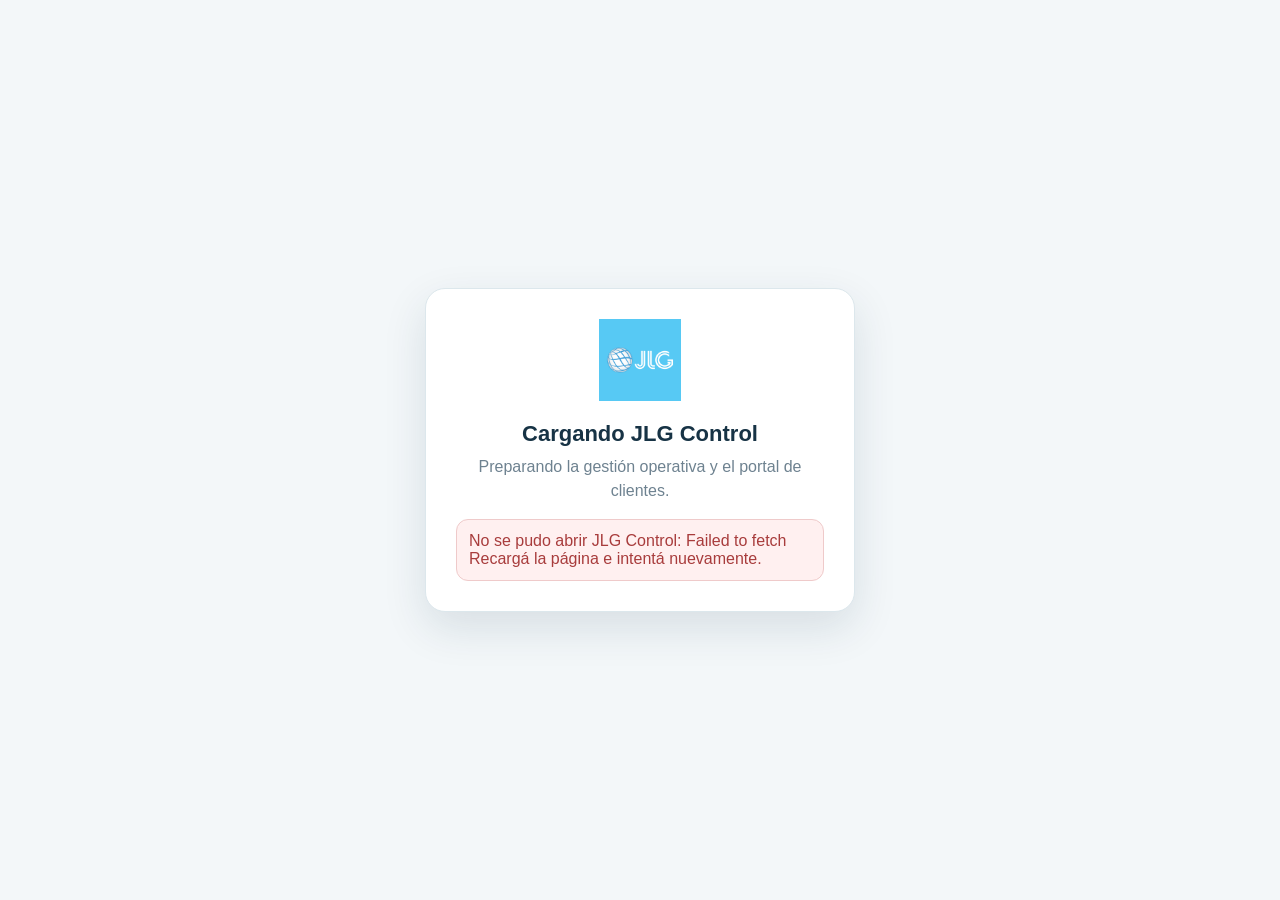
==== commit aa2be2b9: "Publicar JLG Control v9 con gestión completa de clientes" ====
--- a/erp.html
+++ b/erp.html
@@ -16,9 +16,9 @@
   const errorBox=document.getElementById('error');
   try{
     if(!('DecompressionStream' in window)) throw new Error('Este navegador necesita actualizarse para abrir la aplicación.');
-    const files=['payload/jlg-v8-1.txt','payload/jlg-v8-2.txt','payload/jlg-v8-3.txt','payload/jlg-v8-4.txt','payload/jlg-v8-5.txt'];
+    const files=['payload/jlg-v9-1.txt','payload/jlg-v9-2.txt','payload/jlg-v9-3.txt','payload/jlg-v9-4.txt','payload/jlg-v9-5.txt'];
     const parts=await Promise.all(files.map(async function(path){
-      const response=await fetch(path+'?v=8',{cache:'no-store'});
+      const response=await fetch(path+'?v=9',{cache:'no-store'});
       if(!response.ok) throw new Error('No se pudo cargar '+path+' ('+response.status+').');
       return (await response.text()).trim();
     }));
@@ -28,9 +28,7 @@
     const decompressed=new Blob([bytes]).stream().pipeThrough(new DecompressionStream('gzip'));
     const html=await new Response(decompressed).text();
     if(!html.startsWith('<!doctype html>')) throw new Error('El contenido de la aplicación no es válido.');
-    document.open();
-    document.write(html);
-    document.close();
+    document.open();document.write(html);document.close();
   }catch(error){
     console.error(error);
     document.querySelector('.spinner').style.display='none';
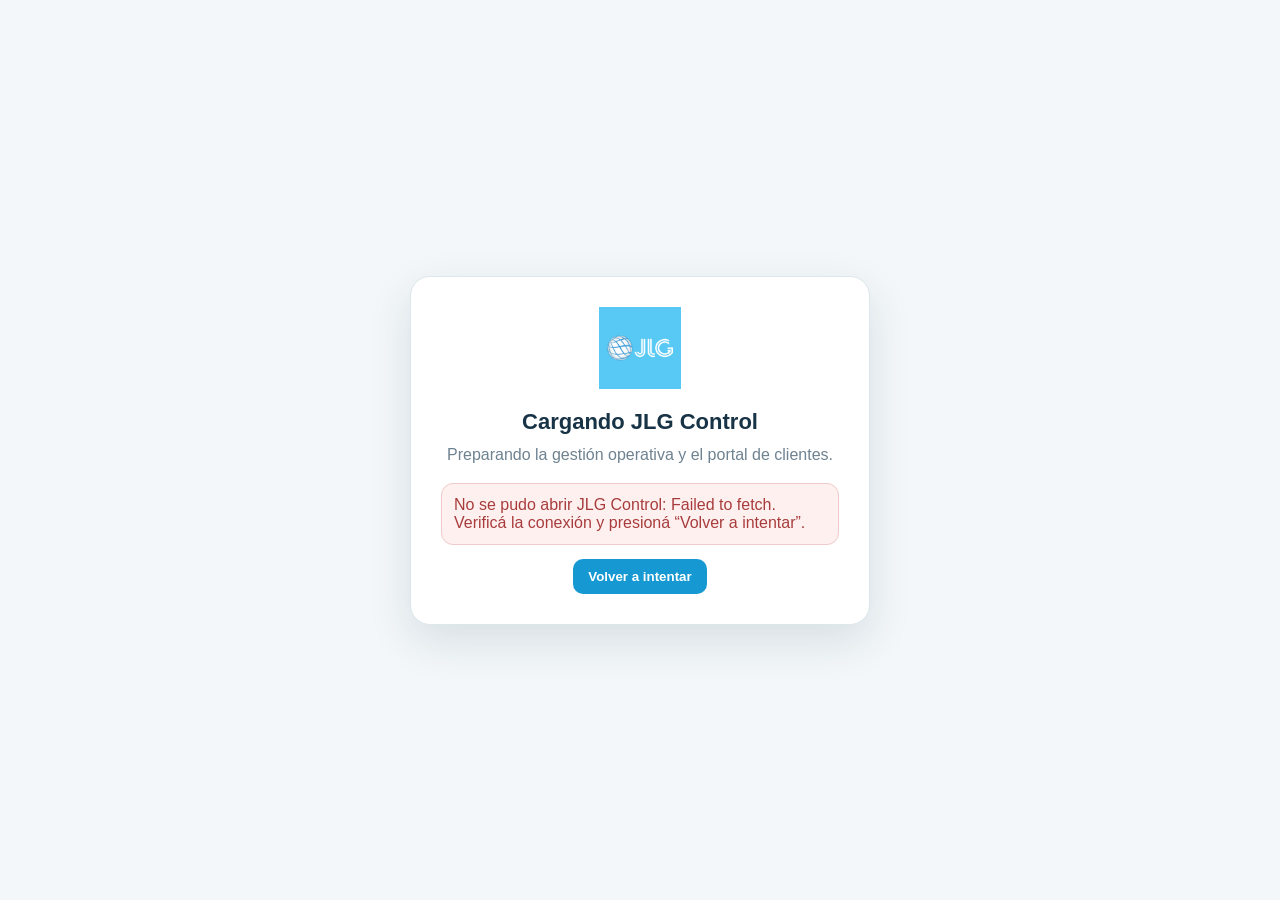
==== commit ef98f9df: "Corregir carga de JLG Control con reintentos y respaldo" ====
--- a/erp.html
+++ b/erp.html
@@ -6,35 +6,57 @@
 <meta name="theme-color" content="#092738">
 <title>JLG Control · Cargando</title>
 <style>
-*{box-sizing:border-box}html,body{margin:0;min-height:100%;font-family:Inter,Segoe UI,Arial,sans-serif;background:#f3f7f9;color:#173345}.loading{min-height:100vh;display:grid;place-items:center;padding:24px}.box{width:min(430px,100%);background:#fff;border:1px solid #dce7ec;border-radius:20px;padding:30px;text-align:center;box-shadow:0 16px 44px rgba(13,53,73,.12)}.logo{width:112px;max-height:82px;object-fit:contain;margin-bottom:16px}.spinner{width:42px;height:42px;margin:18px auto;border:4px solid #dff3fb;border-top-color:#1699d2;border-radius:50%;animation:spin .8s linear infinite}@keyframes spin{to{transform:rotate(360deg)}}h1{font-size:22px;margin:0 0 8px}p{color:#6e8290;margin:0;line-height:1.5}.error{color:#a83c3c;background:#fff0f0;border:1px solid #efcaca;border-radius:12px;padding:12px;margin-top:16px;text-align:left;display:none}
+*{box-sizing:border-box}html,body{margin:0;min-height:100%;font-family:Inter,Segoe UI,Arial,sans-serif;background:#f3f7f9;color:#173345}.loading{min-height:100vh;display:grid;place-items:center;padding:24px}.box{width:min(460px,100%);background:#fff;border:1px solid #dce7ec;border-radius:20px;padding:30px;text-align:center;box-shadow:0 16px 44px rgba(13,53,73,.12)}.logo{width:112px;max-height:82px;object-fit:contain;margin-bottom:16px}.spinner{width:42px;height:42px;margin:18px auto;border:4px solid #dff3fb;border-top-color:#1699d2;border-radius:50%;animation:spin .8s linear infinite}@keyframes spin{to{transform:rotate(360deg)}}h1{font-size:22px;margin:0 0 8px}p{color:#6e8290;margin:0;line-height:1.5}.status{margin-top:12px;font-size:13px;color:#287da3}.error{color:#a83c3c;background:#fff0f0;border:1px solid #efcaca;border-radius:12px;padding:12px;margin-top:16px;text-align:left;display:none}.retry{display:none;margin:14px auto 0;border:0;border-radius:10px;padding:10px 15px;background:#1699d2;color:#fff;font-weight:750;cursor:pointer}
 </style>
 </head>
 <body>
-<div class="loading"><div class="box"><img class="logo" src="jlg-logo.png" alt="JLG"><h1>Cargando JLG Control</h1><div class="spinner"></div><p>Preparando la gestión operativa y el portal de clientes.</p><div id="error" class="error"></div></div></div>
+<div class="loading"><div class="box"><img class="logo" src="jlg-logo.png" alt="JLG"><h1>Cargando JLG Control</h1><div class="spinner"></div><p>Preparando la gestión operativa y el portal de clientes.</p><div id="status" class="status">Iniciando…</div><div id="error" class="error"></div><button id="retry" class="retry" type="button">Volver a intentar</button></div></div>
 <script>
-(async function(){
+(function(){
+  const version='9';
+  const names=['jlg-v9-1.txt','jlg-v9-2.txt','jlg-v9-3.txt','jlg-v9-4.txt','jlg-v9-5.txt'];
+  const status=document.getElementById('status');
   const errorBox=document.getElementById('error');
-  try{
-    if(!('DecompressionStream' in window)) throw new Error('Este navegador necesita actualizarse para abrir la aplicación.');
-    const files=['payload/jlg-v9-1.txt','payload/jlg-v9-2.txt','payload/jlg-v9-3.txt','payload/jlg-v9-4.txt','payload/jlg-v9-5.txt'];
-    const parts=await Promise.all(files.map(async function(path){
-      const response=await fetch(path+'?v=9',{cache:'no-store'});
-      if(!response.ok) throw new Error('No se pudo cargar '+path+' ('+response.status+').');
-      return (await response.text()).trim();
-    }));
-    const binary=atob(parts.join(''));
-    const bytes=new Uint8Array(binary.length);
-    for(let i=0;i<binary.length;i++) bytes[i]=binary.charCodeAt(i);
-    const decompressed=new Blob([bytes]).stream().pipeThrough(new DecompressionStream('gzip'));
-    const html=await new Response(decompressed).text();
-    if(!html.startsWith('<!doctype html>')) throw new Error('El contenido de la aplicación no es válido.');
-    document.open();document.write(html);document.close();
-  }catch(error){
-    console.error(error);
-    document.querySelector('.spinner').style.display='none';
-    errorBox.style.display='block';
-    errorBox.textContent='No se pudo abrir JLG Control: '+error.message+' Recargá la página e intentá nuevamente.';
+  const retryButton=document.getElementById('retry');
+  const wait=ms=>new Promise(resolve=>setTimeout(resolve,ms));
+  async function fetchText(url,attempts){
+    let lastError;
+    for(let attempt=1;attempt<=attempts;attempt++){
+      try{
+        const response=await fetch(url+(url.includes('?')?'&':'?')+'v='+version+'&t='+Date.now(),{cache:'no-store'});
+        if(!response.ok) throw new Error('HTTP '+response.status);
+        const text=(await response.text()).trim();
+        if(!text) throw new Error('archivo vacío');
+        return text;
+      }catch(error){lastError=error;if(attempt<attempts) await wait(700*attempt);}
+    }
+    throw lastError;
   }
+  async function getPart(name,index){
+    status.textContent='Cargando información '+(index+1)+' de '+names.length+'…';
+    try{return await fetchText('payload/'+name,3);}
+    catch(firstError){return await fetchText('https://raw.githubusercontent.com/eliihayala/JLG/main/payload/'+name,3);}
+  }
+  async function start(){
+    errorBox.style.display='none';retryButton.style.display='none';document.querySelector('.spinner').style.display='block';
+    try{
+      if(!('DecompressionStream' in window)) throw new Error('Tu navegador necesita actualizarse para abrir esta versión del sistema');
+      const parts=[];
+      for(let i=0;i<names.length;i++) parts.push(await getPart(names[i],i));
+      status.textContent='Abriendo el sistema…';
+      const binary=atob(parts.join(''));
+      const bytes=new Uint8Array(binary.length);
+      for(let i=0;i<binary.length;i++) bytes[i]=binary.charCodeAt(i);
+      const decompressed=new Blob([bytes]).stream().pipeThrough(new DecompressionStream('gzip'));
+      const html=await new Response(decompressed).text();
+      if(!/^<!doctype html>/i.test(html.trim())) throw new Error('El contenido descargado no es válido');
+      document.open();document.write(html);document.close();
+    }catch(error){
+      console.error(error);document.querySelector('.spinner').style.display='none';status.textContent='';errorBox.style.display='block';retryButton.style.display='inline-block';
+      errorBox.textContent='No se pudo abrir JLG Control: '+(error&&error.message?error.message:'error de conexión')+'. Verificá la conexión y presioná “Volver a intentar”.';
+    }
+  }
+  retryButton.addEventListener('click',start);start();
 })();
 </script>
 </body>
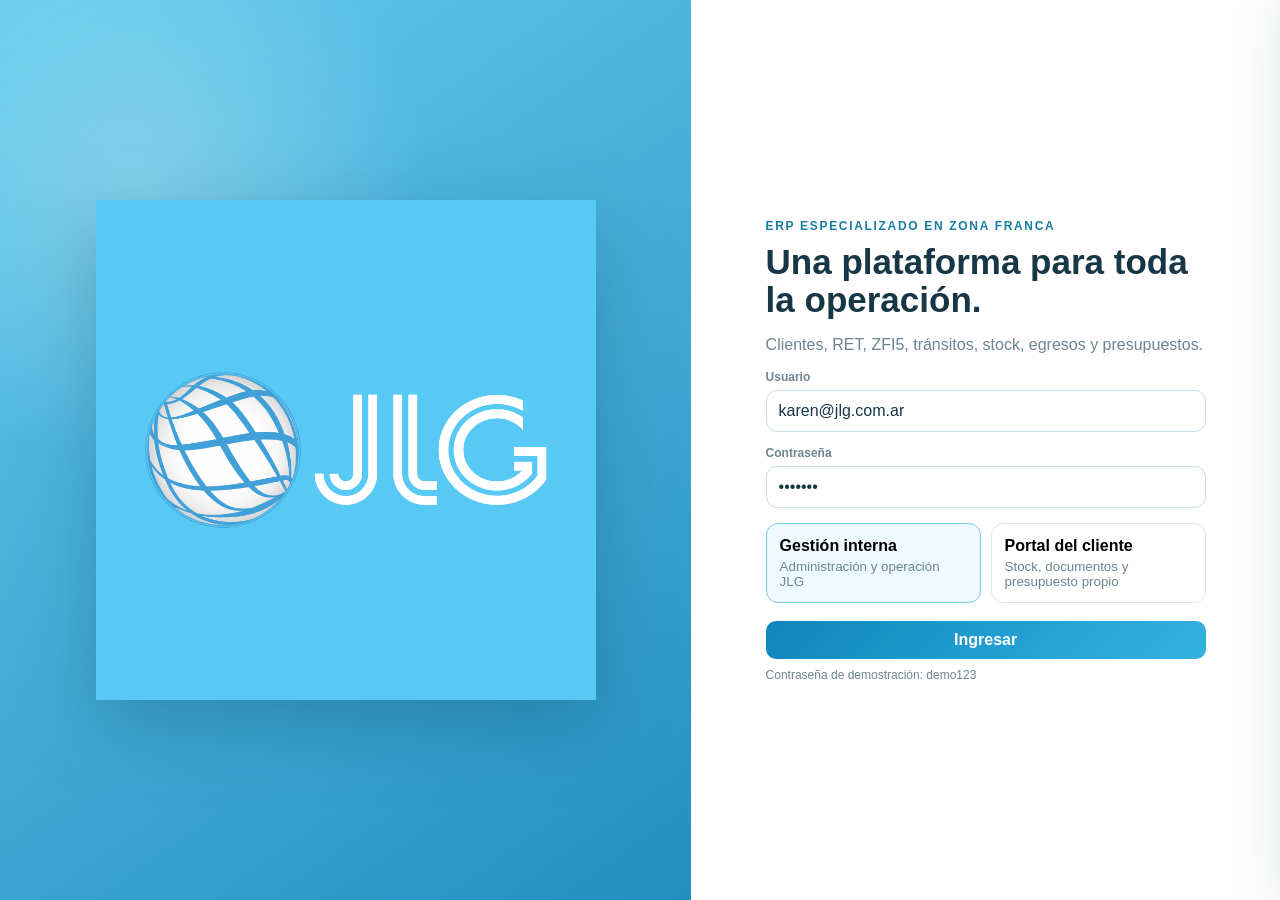
==== commit 5809f782: "Corregir cargador JLG Control v9.1" ====
--- a/erp.html
+++ b/erp.html
@@ -13,8 +13,8 @@
 <div class="loading"><div class="box"><img class="logo" src="jlg-logo.png" alt="JLG"><h1>Cargando JLG Control</h1><div class="spinner"></div><p>Preparando la gestión operativa y el portal de clientes.</p><div id="status" class="status">Iniciando…</div><div id="error" class="error"></div><button id="retry" class="retry" type="button">Volver a intentar</button></div></div>
 <script>
 (function(){
-  const version='9';
-  const names=['jlg-v9-1.txt','jlg-v9-2.txt','jlg-v9-3.txt','jlg-v9-4.txt','jlg-v9-5.txt'];
+  const version='9.1';
+  const names=['jlg-v9-1.txt','jlg-v9-2.txt','jlg-v9-3-1.txt','jlg-v9-3-2.txt','jlg-v9-3-3.txt','jlg-v9-3-4.txt','jlg-v9-4.txt','jlg-v9-5.txt'];
   const status=document.getElementById('status');
   const errorBox=document.getElementById('error');
   const retryButton=document.getElementById('retry');
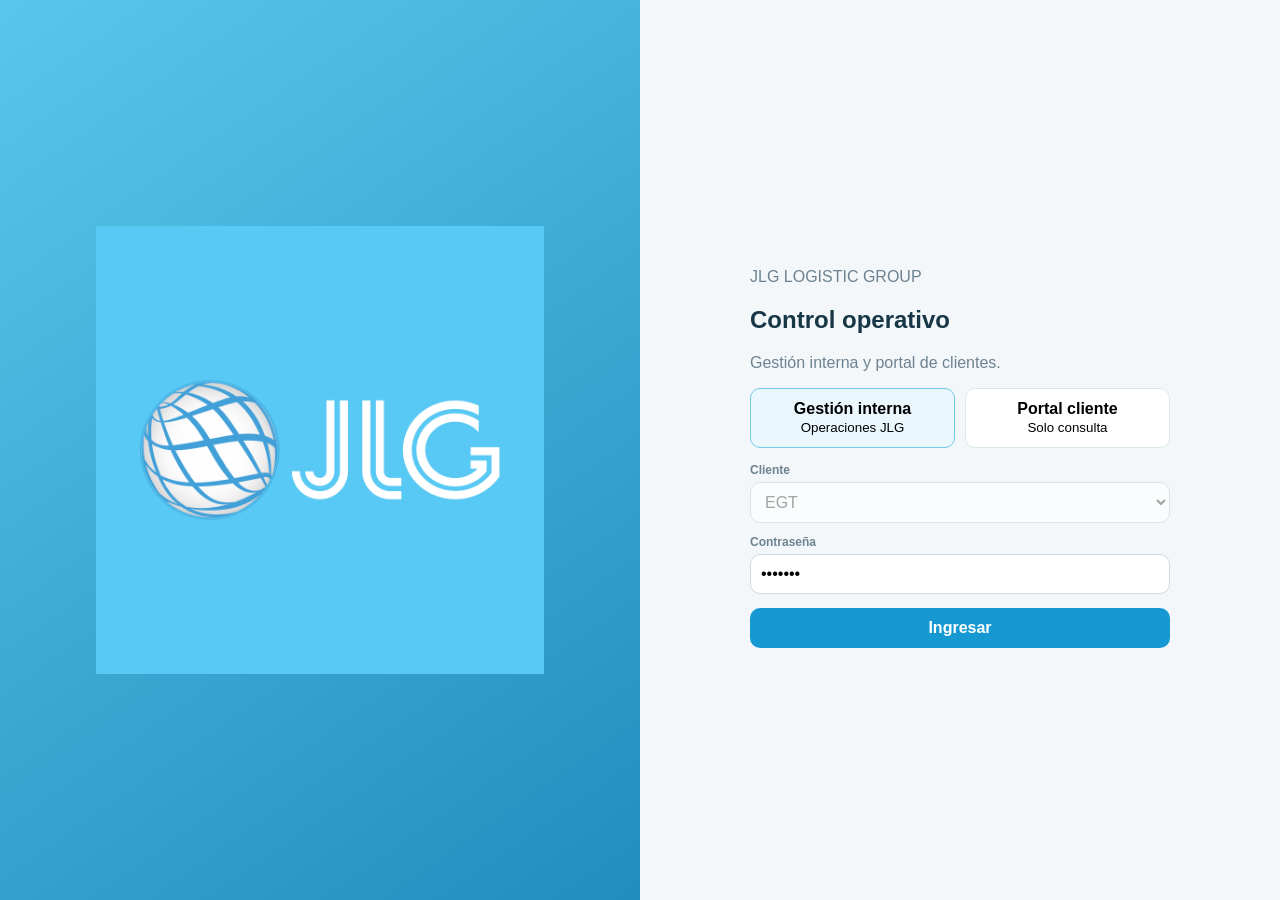
==== commit d75a60ba: "Publish standalone JLG ERP without external fetch" ====
--- a/erp.html
+++ b/erp.html
@@ -1,63 +1 @@
-<!doctype html>
-<html lang="es">
-<head>
-<meta charset="utf-8">
-<meta name="viewport" content="width=device-width,initial-scale=1,viewport-fit=cover">
-<meta name="theme-color" content="#092738">
-<title>JLG Control · Cargando</title>
-<style>
-*{box-sizing:border-box}html,body{margin:0;min-height:100%;font-family:Inter,Segoe UI,Arial,sans-serif;background:#f3f7f9;color:#173345}.loading{min-height:100vh;display:grid;place-items:center;padding:24px}.box{width:min(460px,100%);background:#fff;border:1px solid #dce7ec;border-radius:20px;padding:30px;text-align:center;box-shadow:0 16px 44px rgba(13,53,73,.12)}.logo{width:112px;max-height:82px;object-fit:contain;margin-bottom:16px}.spinner{width:42px;height:42px;margin:18px auto;border:4px solid #dff3fb;border-top-color:#1699d2;border-radius:50%;animation:spin .8s linear infinite}@keyframes spin{to{transform:rotate(360deg)}}h1{font-size:22px;margin:0 0 8px}p{color:#6e8290;margin:0;line-height:1.5}.status{margin-top:12px;font-size:13px;color:#287da3}.error{color:#a83c3c;background:#fff0f0;border:1px solid #efcaca;border-radius:12px;padding:12px;margin-top:16px;text-align:left;display:none}.retry{display:none;margin:14px auto 0;border:0;border-radius:10px;padding:10px 15px;background:#1699d2;color:#fff;font-weight:750;cursor:pointer}
-</style>
-</head>
-<body>
-<div class="loading"><div class="box"><img class="logo" src="jlg-logo.png" alt="JLG"><h1>Cargando JLG Control</h1><div class="spinner"></div><p>Preparando la gestión operativa y el portal de clientes.</p><div id="status" class="status">Iniciando…</div><div id="error" class="error"></div><button id="retry" class="retry" type="button">Volver a intentar</button></div></div>
-<script>
-(function(){
-  const version='9.1';
-  const names=['jlg-v9-1.txt','jlg-v9-2.txt','jlg-v9-3-1.txt','jlg-v9-3-2.txt','jlg-v9-3-3.txt','jlg-v9-3-4.txt','jlg-v9-4.txt','jlg-v9-5.txt'];
-  const status=document.getElementById('status');
-  const errorBox=document.getElementById('error');
-  const retryButton=document.getElementById('retry');
-  const wait=ms=>new Promise(resolve=>setTimeout(resolve,ms));
-  async function fetchText(url,attempts){
-    let lastError;
-    for(let attempt=1;attempt<=attempts;attempt++){
-      try{
-        const response=await fetch(url+(url.includes('?')?'&':'?')+'v='+version+'&t='+Date.now(),{cache:'no-store'});
-        if(!response.ok) throw new Error('HTTP '+response.status);
-        const text=(await response.text()).trim();
-        if(!text) throw new Error('archivo vacío');
-        return text;
-      }catch(error){lastError=error;if(attempt<attempts) await wait(700*attempt);}
-    }
-    throw lastError;
-  }
-  async function getPart(name,index){
-    status.textContent='Cargando información '+(index+1)+' de '+names.length+'…';
-    try{return await fetchText('payload/'+name,3);}
-    catch(firstError){return await fetchText('https://raw.githubusercontent.com/eliihayala/JLG/main/payload/'+name,3);}
-  }
-  async function start(){
-    errorBox.style.display='none';retryButton.style.display='none';document.querySelector('.spinner').style.display='block';
-    try{
-      if(!('DecompressionStream' in window)) throw new Error('Tu navegador necesita actualizarse para abrir esta versión del sistema');
-      const parts=[];
-      for(let i=0;i<names.length;i++) parts.push(await getPart(names[i],i));
-      status.textContent='Abriendo el sistema…';
-      const binary=atob(parts.join(''));
-      const bytes=new Uint8Array(binary.length);
-      for(let i=0;i<binary.length;i++) bytes[i]=binary.charCodeAt(i);
-      const decompressed=new Blob([bytes]).stream().pipeThrough(new DecompressionStream('gzip'));
-      const html=await new Response(decompressed).text();
-      if(!/^<!doctype html>/i.test(html.trim())) throw new Error('El contenido descargado no es válido');
-      document.open();document.write(html);document.close();
-    }catch(error){
-      console.error(error);document.querySelector('.spinner').style.display='none';status.textContent='';errorBox.style.display='block';retryButton.style.display='inline-block';
-      errorBox.textContent='No se pudo abrir JLG Control: '+(error&&error.message?error.message:'error de conexión')+'. Verificá la conexión y presioná “Volver a intentar”.';
-    }
-  }
-  retryButton.addEventListener('click',start);start();
-})();
-</script>
-</body>
-</html>+<!doctype html><html lang="es"><head><meta charset="utf-8"><meta name="viewport" content="width=device-width,initial-scale=1"><title>JLG Control</title><style>*{box-sizing:border-box}body{margin:0;font-family:Segoe UI,Arial;background:#f3f7f9;color:#173747}button,input,select,textarea{font:inherit}.hidden{display:none!important}.login{min-height:100vh;display:grid;grid-template-columns:1fr 1fr}.hero{background:linear-gradient(145deg,#59c7eb,#218dbf);display:grid;place-items:center}.hero img{width:70%;max-width:460px}.loginbox{display:grid;place-items:center;padding:30px}.box{width:min(420px,100%)}.muted{color:#6d8290}.roles{display:grid;grid-template-columns:1fr 1fr;gap:10px;margin:15px 0}.role,.btn{border:1px solid #dbe7ec;border-radius:10px;padding:11px;background:#fff;cursor:pointer}.role.active{background:#eaf8fd;border-color:#72c9e8}.primary{background:#1699d2;color:#fff;border:0;font-weight:700}label{display:block;font-size:12px;font-weight:700;color:#6d8290;margin:12px 0 5px}input,select,textarea{width:100%;padding:10px;border:1px solid #cadbe3;border-radius:10px;background:#fff}.top{height:68px;background:#0b2d40;color:#fff;display:flex;justify-content:space-between;align-items:center;padding:10px 18px}.brand{display:flex;align-items:center;gap:10px}.brand img{width:46px;height:46px;object-fit:contain;background:#fff;border-radius:10px}.shell{display:grid;grid-template-columns:255px 1fr;min-height:calc(100vh - 68px)}aside{background:#0d3448;padding:14px 10px}.nav button{display:block;width:100%;border:0;background:transparent;color:#d7e7ee;text-align:left;padding:10px;border-radius:9px;cursor:pointer}.nav button.active{background:rgba(80,190,230,.18);border-left:3px solid #65caed;color:#fff;font-weight:700}main{padding:20px}.card{background:#fff;border:1px solid #dbe7ec;border-radius:15px;padding:15px;margin-bottom:12px}.grid{display:grid;grid-template-columns:repeat(4,1fr);gap:12px}.kpi span{display:block;color:#6d8290;font-size:12px}.kpi b{font-size:26px}.table{overflow:auto;border:1px solid #dbe7ec;border-radius:12px}table{width:100%;border-collapse:collapse;font-size:13px}th,td{padding:10px;border-bottom:1px solid #e6eef2;text-align:left;white-space:nowrap}th{background:#f5fafc}.badge{padding:4px 8px;border-radius:999px;font-size:11px;font-weight:700}.ok{background:#e6f4ee;color:#1d7d62}.warn{background:#fff2d9;color:#a56a0b}.bad{background:#fde8e8;color:#b54343}.form{display:grid;grid-template-columns:1fr 1fr;gap:10px}.wide{grid-column:1/-1}@media(max-width:900px){.login{grid-template-columns:1fr}.hero{display:none}.shell{grid-template-columns:1fr}.grid,.form{grid-template-columns:1fr}.wide{grid-column:auto}}</style></head><body><section id="login" class="login"><div class="hero"><img src="jlg-logo.png"></div><div class="loginbox"><div class="box"><p class="muted">JLG LOGISTIC GROUP</p><h1>Control operativo</h1><p class="muted">Gestión interna y portal de clientes.</p><div class="roles"><button class="role active" data-role="admin"><b>Gestión interna</b><br><small>Operaciones JLG</small></button><button class="role" data-role="client"><b>Portal cliente</b><br><small>Solo consulta</small></button></div><label>Cliente</label><select id="client" disabled><option>EGT</option><option>Yamaha</option><option>ZMG</option><option>Pampa</option></select><label>Contraseña</label><input id="pass" type="password" value="demo123"><button id="enter" class="btn primary" style="width:100%;margin-top:14px">Ingresar</button><p id="err" class="hidden bad" style="padding:8px;border-radius:8px"></p></div></div></section><section id="app" class="hidden"><header class="top"><div class="brand"><img src="jlg-logo.png"><div><b>JLG Control</b><small id="mode" style="display:block;opacity:.7">Gestión interna</small></div></div><button class="btn" onclick="location.reload()">Salir</button></header><div class="shell"><aside><div id="nav" class="nav"><button class="active" data-p="home">Inicio</button><button class="admin" data-p="ret">Ingreso de RET</button><button data-p="stock">Stock y trazabilidad</button><button class="admin" data-p="out">Egresos y remisión</button><button data-p="zf">ZF5 y tránsitos</button><button class="admin" data-p="clients">Clientes y contratos</button><button class="admin" data-p="tariffs">Tarifas por cliente</button><button data-p="quote">Mi presupuesto</button></div></aside><main id="content"></main></div></section><script>const C=[['EGT','30-71234567-8','Por vencer','Pendiente','15/09/2026','USD 250.000','m³','USD',2.5],['Yamaha','30-50123456-7','Vigente','Vigente','31/12/2026','USD 1.500.000','m³','USD',3.1],['ZMG','30-70987654-1','Vigente','Vigente','30/06/2027','USD 800.000','Plano','USD',4000],['Pampa','30-71333444-5','Vencido','Pendiente','30/06/2026','USD 300.000','m²','USD',.9]],S=[['EGT','26033ZFI5001290M','TRM4-000184',1,1,'MOTOR ELÉCTRICO 5HP','WEG',24,18.4],['EGT','26033ZFI5001290M','TRM4-000184',2,1,'TABLERO INDUSTRIAL','ABB',12,9.8],['EGT','26033ZFI5001301K','TRM4-000199',1,1,'BOMBAS CENTRÍFUGAS','KSB',36,21.6],['Yamaha','26033ZFI5001200A','TRM4-000150',1,1,'REPUESTOS MOTOS','YAMAHA',540,42.3],['ZMG','26033ZFI5001188B','TRM4-000141',1,1,'ESTRUCTURAS METÁLICAS','ZMG',88,310],['Pampa','26033ZFI5001150C','TRM4-000130',1,1,'MAQUINARIA AGRÍCOLA','PAMPA',7,145]];let role='admin',cu='EGT',p='home';const $=s=>document.querySelector(s),ct=$('#content');function op(){return C.map(x=>`<option>${x[0]}</option>`).join('')}function badge(v){return `<span class="badge ${v==='Vigente'?'ok':v==='Vencido'?'bad':'warn'}">${v}</span>`}function rows(){return role==='client'?S.filter(x=>x[0]===cu):S}function render(){document.querySelectorAll('#nav button').forEach(b=>b.classList.toggle('active',b.dataset.p===p));({home,ret,stock,out,zf,clients,tariffs,quote}[p]||home)()}function home(){let r=rows();ct.innerHTML=`<h1>Inicio</h1><p class="muted">Resumen operativo y alertas.</p><div class="grid"><div class="card kpi"><span>Unidades</span><b>${r.reduce((a,x)=>a+x[7],0)}</b></div><div class="card kpi"><span>Volumen</span><b>${r.reduce((a,x)=>a+x[8],0).toFixed(1)} m³</b></div><div class="card kpi"><span>Contratos por vencer</span><b>1</b></div><div class="card kpi"><span>Matrículas pendientes</span><b>2</b></div></div><div class="card"><h2>Alertas</h2><p>EGT tiene matrícula pendiente y contrato próximo a vencer. Pampa tiene contrato vencido.</p></div>`}function ret(){ct.innerHTML=`<h1>Ingreso de RET</h1><div class="card"><div class="form"><div><label>Cliente a cargar</label><select>${op()}</select></div><div><label>Número de tránsito</label><input></div><div><label>Archivo C.RET</label><input id="cr" type="file"></div><div><label>Archivo I.RET</label><input id="ir" type="file"></div><div class="wide"><label>Observaciones</label><textarea></textarea></div></div><button class="btn primary" onclick="document.querySelector('#rm').textContent=cr.files.length&&ir.files.length?'Documentación completa.':'Debe adjuntar C.RET e I.RET.'">Validar ingreso</button><p id="rm"></p></div>`}function stock(){ct.innerHTML=`<h1>Stock y trazabilidad</h1><p class="muted">Consulta por ZF5, tránsito, artículo o marca.</p><div class="card"><input id="q" placeholder="Buscar..." oninput="fs()"><div class="table"><table><thead><tr><th>Cliente</th><th>ZF5</th><th>Tránsito</th><th>Ítem</th><th>Subítem</th><th>Artículo</th><th>Marca</th><th>Unidades</th><th>m³</th></tr></thead><tbody id="tb">${rows().map(rr).join('')}</tbody></table></div><button class="btn" onclick="print()">Descargar PDF</button></div>`}function rr(x){return `<tr>${x.map(v=>`<td>${v}</td>`).join('')}</tr>`}window.fs=()=>{let q=$('#q').value.toLowerCase();$('#tb').innerHTML=rows().filter(x=>x.join(' ').toLowerCase().includes(q)).map(rr).join('')}function out(){ct.innerHTML=`<h1>Egresos y remisión</h1><div class="card"><div class="form"><div><label>Cliente</label><select>${op()}</select></div><div><label>ZF5 a cancelar</label><input></div><div><label>Ítem</label><input></div><div><label>Artículo</label><input></div><div><label>Cantidad cancelada</label><input type="number"></div><div><label>Número de remisión</label><input></div><div><label>Número de ZF</label><input></div><div class="wide"><label>Observación de facturación</label><textarea></textarea></div></div><button class="btn primary">Validar retiro</button></div>`}function zf(){ct.innerHTML=`<h1>ZF5 y tránsitos</h1><div class="card"><div class="table"><table><thead><tr><th>Cliente</th><th>ZF5</th><th>Tránsito</th><th>Unidades</th><th>m³</th></tr></thead><tbody>${rows().map(x=>`<tr><td>${x[0]}</td><td>${x[1]}</td><td>${x[2]}</td><td>${x[7]}</td><td>${x[8]}</td></tr>`).join('')}</tbody></table></div></div>`}function clients(){ct.innerHTML=`<h1>Clientes y contratos</h1><button class="btn primary" onclick="edit(-1)">Agregar cliente</button><div class="card"><div class="table"><table><thead><tr><th>Cliente</th><th>CUIT</th><th>Contrato</th><th>Matrícula</th><th>Vencimiento</th><th>Exposición</th><th>Tarifa</th><th></th></tr></thead><tbody>${C.map((x,i)=>`<tr><td>${x[0]}</td><td>${x[1]}</td><td>${badge(x[2])}</td><td>${badge(x[3])}</td><td>${x[4]}</td><td>${x[5]}</td><td>${x[6]} · ${x[7]}</td><td><button class="btn" onclick="edit(${i})">Ingresar</button></td></tr>`).join('')}</tbody></table></div></div>`}window.edit=i=>{let x=i<0?['','','Vigente','Pendiente','','','m³','USD',0]:C[i];ct.innerHTML=`<h1>${i<0?'Agregar cliente':x[0]}</h1><div class="card"><div class="form"><div><label>Razón social</label><input value="${x[0]}"></div><div><label>CUIT</label><input value="${x[1]}"></div><div><label>Contrato</label><select><option>${x[2]}</option><option>Vigente</option><option>Por vencer</option><option>Vencido</option></select></div><div><label>Matrícula</label><select><option>${x[3]}</option><option>Vigente</option><option>Pendiente</option></select></div><div><label>Vencimiento</label><input value="${x[4]}"></div><div><label>Exposición</label><input value="${x[5]}"></div><div><label>Unidad tarifaria</label><select><option>${x[6]}</option><option>m²</option><option>m³</option><option>Plano</option></select></div><div><label>Moneda</label><select><option>${x[7]}</option><option>USD</option><option>ARS</option></select></div><div><label>Tarifa</label><input value="${x[8]}"></div><div class="wide"><label>Observaciones</label><textarea></textarea></div></div><button class="btn primary">Guardar cliente</button> <button class="btn" onclick="p='clients';render()">Volver</button></div>`}function tariffs(){ct.innerHTML=`<h1>Tarifas por cliente</h1><div class="card"><div class="table"><table><thead><tr><th>Cliente</th><th>Unidad</th><th>Moneda</th><th>Tarifa</th><th></th></tr></thead><tbody>${C.map((x,i)=>`<tr><td>${x[0]}</td><td>${x[6]}</td><td>${x[7]}</td><td>${x[8]}</td><td><button class="btn" onclick="edit(${i})">Editar</button></td></tr>`).join('')}</tbody></table></div></div>`}function quote(){ct.innerHTML=`<h1>Mi presupuesto</h1><div class="card"><div class="form"><div><label>Cliente</label><select id="qc" ${role==='client'?'disabled':''}>${op()}</select></div><div><label>Cantidad / volumen</label><input id="qt" type="number" value="10"></div><div><label>Días</label><input id="qd" type="number" value="15"></div></div><button class="btn primary" onclick="calc()">Calcular</button><h2 id="qr"></h2></div>`;$('#qc').value=role==='client'?cu:'EGT';calc()}window.calc=()=>{let x=C.find(y=>y[0]===$('#qc').value),v=x[6]==='Plano'?x[8]:+$('#qt').value*+$('#qd').value*x[8];$('#qr').textContent=`Total estimado: ${x[7]} ${v.toFixed(2)}`}document.querySelectorAll('.role').forEach(b=>b.onclick=()=>{document.querySelectorAll('.role').forEach(x=>x.classList.remove('active'));b.classList.add('active');role=b.dataset.role;$('#client').disabled=role!=='client'});$('#enter').onclick=()=>{if($('#pass').value!=='demo123'){let e=$('#err');e.classList.remove('hidden');e.textContent='Contraseña incorrecta';return}cu=$('#client').value;$('#login').classList.add('hidden');$('#app').classList.remove('hidden');document.querySelectorAll('.admin').forEach(x=>x.classList.toggle('hidden',role==='client'));$('#mode').textContent=role==='client'?'Portal de '+cu:'Gestión interna';render()};document.querySelectorAll('#nav button').forEach(b=>b.onclick=()=>{p=b.dataset.p;render()});</script></body></html>
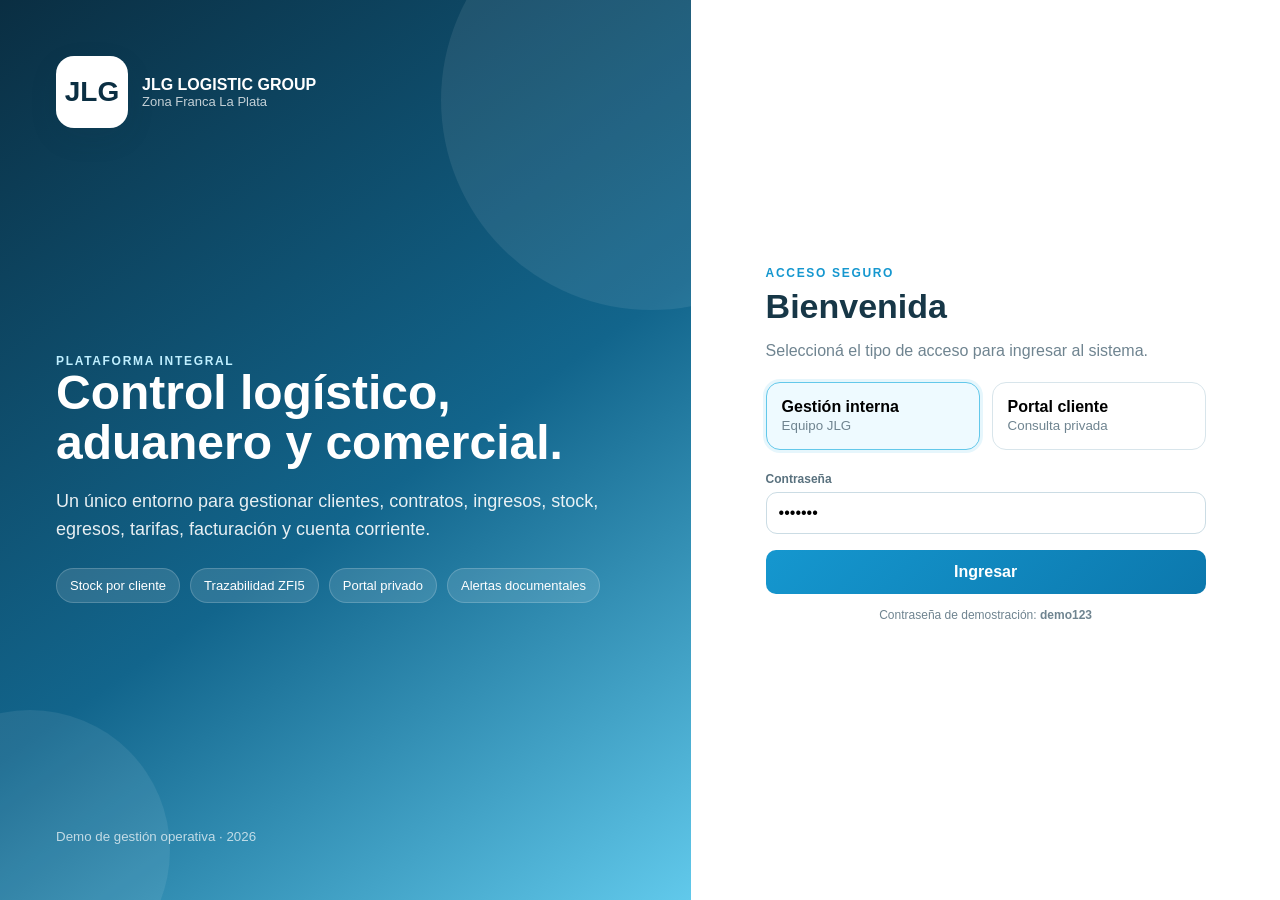
==== commit a0f6ae0c: "Restaurar ERP completo JLG en archivo único estable" ====
--- a/erp.html
+++ b/erp.html
@@ -1 +1 @@
-<!doctype html><html lang="es"><head><meta charset="utf-8"><meta name="viewport" content="width=device-width,initial-scale=1"><title>JLG Control</title><style>*{box-sizing:border-box}body{margin:0;font-family:Segoe UI,Arial;background:#f3f7f9;color:#173747}button,input,select,textarea{font:inherit}.hidden{display:none!important}.login{min-height:100vh;display:grid;grid-template-columns:1fr 1fr}.hero{background:linear-gradient(145deg,#59c7eb,#218dbf);display:grid;place-items:center}.hero img{width:70%;max-width:460px}.loginbox{display:grid;place-items:center;padding:30px}.box{width:min(420px,100%)}.muted{color:#6d8290}.roles{display:grid;grid-template-columns:1fr 1fr;gap:10px;margin:15px 0}.role,.btn{border:1px solid #dbe7ec;border-radius:10px;padding:11px;background:#fff;cursor:pointer}.role.active{background:#eaf8fd;border-color:#72c9e8}.primary{background:#1699d2;color:#fff;border:0;font-weight:700}label{display:block;font-size:12px;font-weight:700;color:#6d8290;margin:12px 0 5px}input,select,textarea{width:100%;padding:10px;border:1px solid #cadbe3;border-radius:10px;background:#fff}.top{height:68px;background:#0b2d40;color:#fff;display:flex;justify-content:space-between;align-items:center;padding:10px 18px}.brand{display:flex;align-items:center;gap:10px}.brand img{width:46px;height:46px;object-fit:contain;background:#fff;border-radius:10px}.shell{display:grid;grid-template-columns:255px 1fr;min-height:calc(100vh - 68px)}aside{background:#0d3448;padding:14px 10px}.nav button{display:block;width:100%;border:0;background:transparent;color:#d7e7ee;text-align:left;padding:10px;border-radius:9px;cursor:pointer}.nav button.active{background:rgba(80,190,230,.18);border-left:3px solid #65caed;color:#fff;font-weight:700}main{padding:20px}.card{background:#fff;border:1px solid #dbe7ec;border-radius:15px;padding:15px;margin-bottom:12px}.grid{display:grid;grid-template-columns:repeat(4,1fr);gap:12px}.kpi span{display:block;color:#6d8290;font-size:12px}.kpi b{font-size:26px}.table{overflow:auto;border:1px solid #dbe7ec;border-radius:12px}table{width:100%;border-collapse:collapse;font-size:13px}th,td{padding:10px;border-bottom:1px solid #e6eef2;text-align:left;white-space:nowrap}th{background:#f5fafc}.badge{padding:4px 8px;border-radius:999px;font-size:11px;font-weight:700}.ok{background:#e6f4ee;color:#1d7d62}.warn{background:#fff2d9;color:#a56a0b}.bad{background:#fde8e8;color:#b54343}.form{display:grid;grid-template-columns:1fr 1fr;gap:10px}.wide{grid-column:1/-1}@media(max-width:900px){.login{grid-template-columns:1fr}.hero{display:none}.shell{grid-template-columns:1fr}.grid,.form{grid-template-columns:1fr}.wide{grid-column:auto}}</style></head><body><section id="login" class="login"><div class="hero"><img src="jlg-logo.png"></div><div class="loginbox"><div class="box"><p class="muted">JLG LOGISTIC GROUP</p><h1>Control operativo</h1><p class="muted">Gestión interna y portal de clientes.</p><div class="roles"><button class="role active" data-role="admin"><b>Gestión interna</b><br><small>Operaciones JLG</small></button><button class="role" data-role="client"><b>Portal cliente</b><br><small>Solo consulta</small></button></div><label>Cliente</label><select id="client" disabled><option>EGT</option><option>Yamaha</option><option>ZMG</option><option>Pampa</option></select><label>Contraseña</label><input id="pass" type="password" value="demo123"><button id="enter" class="btn primary" style="width:100%;margin-top:14px">Ingresar</button><p id="err" class="hidden bad" style="padding:8px;border-radius:8px"></p></div></div></section><section id="app" class="hidden"><header class="top"><div class="brand"><img src="jlg-logo.png"><div><b>JLG Control</b><small id="mode" style="display:block;opacity:.7">Gestión interna</small></div></div><button class="btn" onclick="location.reload()">Salir</button></header><div class="shell"><aside><div id="nav" class="nav"><button class="active" data-p="home">Inicio</button><button class="admin" data-p="ret">Ingreso de RET</button><button data-p="stock">Stock y trazabilidad</button><button class="admin" data-p="out">Egresos y remisión</button><button data-p="zf">ZF5 y tránsitos</button><button class="admin" data-p="clients">Clientes y contratos</button><button class="admin" data-p="tariffs">Tarifas por cliente</button><button data-p="quote">Mi presupuesto</button></div></aside><main id="content"></main></div></section><script>const C=[['EGT','30-71234567-8','Por vencer','Pendiente','15/09/2026','USD 250.000','m³','USD',2.5],['Yamaha','30-50123456-7','Vigente','Vigente','31/12/2026','USD 1.500.000','m³','USD',3.1],['ZMG','30-70987654-1','Vigente','Vigente','30/06/2027','USD 800.000','Plano','USD',4000],['Pampa','30-71333444-5','Vencido','Pendiente','30/06/2026','USD 300.000','m²','USD',.9]],S=[['EGT','26033ZFI5001290M','TRM4-000184',1,1,'MOTOR ELÉCTRICO 5HP','WEG',24,18.4],['EGT','26033ZFI5001290M','TRM4-000184',2,1,'TABLERO INDUSTRIAL','ABB',12,9.8],['EGT','26033ZFI5001301K','TRM4-000199',1,1,'BOMBAS CENTRÍFUGAS','KSB',36,21.6],['Yamaha','26033ZFI5001200A','TRM4-000150',1,1,'REPUESTOS MOTOS','YAMAHA',540,42.3],['ZMG','26033ZFI5001188B','TRM4-000141',1,1,'ESTRUCTURAS METÁLICAS','ZMG',88,310],['Pampa','26033ZFI5001150C','TRM4-000130',1,1,'MAQUINARIA AGRÍCOLA','PAMPA',7,145]];let role='admin',cu='EGT',p='home';const $=s=>document.querySelector(s),ct=$('#content');function op(){return C.map(x=>`<option>${x[0]}</option>`).join('')}function badge(v){return `<span class="badge ${v==='Vigente'?'ok':v==='Vencido'?'bad':'warn'}">${v}</span>`}function rows(){return role==='client'?S.filter(x=>x[0]===cu):S}function render(){document.querySelectorAll('#nav button').forEach(b=>b.classList.toggle('active',b.dataset.p===p));({home,ret,stock,out,zf,clients,tariffs,quote}[p]||home)()}function home(){let r=rows();ct.innerHTML=`<h1>Inicio</h1><p class="muted">Resumen operativo y alertas.</p><div class="grid"><div class="card kpi"><span>Unidades</span><b>${r.reduce((a,x)=>a+x[7],0)}</b></div><div class="card kpi"><span>Volumen</span><b>${r.reduce((a,x)=>a+x[8],0).toFixed(1)} m³</b></div><div class="card kpi"><span>Contratos por vencer</span><b>1</b></div><div class="card kpi"><span>Matrículas pendientes</span><b>2</b></div></div><div class="card"><h2>Alertas</h2><p>EGT tiene matrícula pendiente y contrato próximo a vencer. Pampa tiene contrato vencido.</p></div>`}function ret(){ct.innerHTML=`<h1>Ingreso de RET</h1><div class="card"><div class="form"><div><label>Cliente a cargar</label><select>${op()}</select></div><div><label>Número de tránsito</label><input></div><div><label>Archivo C.RET</label><input id="cr" type="file"></div><div><label>Archivo I.RET</label><input id="ir" type="file"></div><div class="wide"><label>Observaciones</label><textarea></textarea></div></div><button class="btn primary" onclick="document.querySelector('#rm').textContent=cr.files.length&&ir.files.length?'Documentación completa.':'Debe adjuntar C.RET e I.RET.'">Validar ingreso</button><p id="rm"></p></div>`}function stock(){ct.innerHTML=`<h1>Stock y trazabilidad</h1><p class="muted">Consulta por ZF5, tránsito, artículo o marca.</p><div class="card"><input id="q" placeholder="Buscar..." oninput="fs()"><div class="table"><table><thead><tr><th>Cliente</th><th>ZF5</th><th>Tránsito</th><th>Ítem</th><th>Subítem</th><th>Artículo</th><th>Marca</th><th>Unidades</th><th>m³</th></tr></thead><tbody id="tb">${rows().map(rr).join('')}</tbody></table></div><button class="btn" onclick="print()">Descargar PDF</button></div>`}function rr(x){return `<tr>${x.map(v=>`<td>${v}</td>`).join('')}</tr>`}window.fs=()=>{let q=$('#q').value.toLowerCase();$('#tb').innerHTML=rows().filter(x=>x.join(' ').toLowerCase().includes(q)).map(rr).join('')}function out(){ct.innerHTML=`<h1>Egresos y remisión</h1><div class="card"><div class="form"><div><label>Cliente</label><select>${op()}</select></div><div><label>ZF5 a cancelar</label><input></div><div><label>Ítem</label><input></div><div><label>Artículo</label><input></div><div><label>Cantidad cancelada</label><input type="number"></div><div><label>Número de remisión</label><input></div><div><label>Número de ZF</label><input></div><div class="wide"><label>Observación de facturación</label><textarea></textarea></div></div><button class="btn primary">Validar retiro</button></div>`}function zf(){ct.innerHTML=`<h1>ZF5 y tránsitos</h1><div class="card"><div class="table"><table><thead><tr><th>Cliente</th><th>ZF5</th><th>Tránsito</th><th>Unidades</th><th>m³</th></tr></thead><tbody>${rows().map(x=>`<tr><td>${x[0]}</td><td>${x[1]}</td><td>${x[2]}</td><td>${x[7]}</td><td>${x[8]}</td></tr>`).join('')}</tbody></table></div></div>`}function clients(){ct.innerHTML=`<h1>Clientes y contratos</h1><button class="btn primary" onclick="edit(-1)">Agregar cliente</button><div class="card"><div class="table"><table><thead><tr><th>Cliente</th><th>CUIT</th><th>Contrato</th><th>Matrícula</th><th>Vencimiento</th><th>Exposición</th><th>Tarifa</th><th></th></tr></thead><tbody>${C.map((x,i)=>`<tr><td>${x[0]}</td><td>${x[1]}</td><td>${badge(x[2])}</td><td>${badge(x[3])}</td><td>${x[4]}</td><td>${x[5]}</td><td>${x[6]} · ${x[7]}</td><td><button class="btn" onclick="edit(${i})">Ingresar</button></td></tr>`).join('')}</tbody></table></div></div>`}window.edit=i=>{let x=i<0?['','','Vigente','Pendiente','','','m³','USD',0]:C[i];ct.innerHTML=`<h1>${i<0?'Agregar cliente':x[0]}</h1><div class="card"><div class="form"><div><label>Razón social</label><input value="${x[0]}"></div><div><label>CUIT</label><input value="${x[1]}"></div><div><label>Contrato</label><select><option>${x[2]}</option><option>Vigente</option><option>Por vencer</option><option>Vencido</option></select></div><div><label>Matrícula</label><select><option>${x[3]}</option><option>Vigente</option><option>Pendiente</option></select></div><div><label>Vencimiento</label><input value="${x[4]}"></div><div><label>Exposición</label><input value="${x[5]}"></div><div><label>Unidad tarifaria</label><select><option>${x[6]}</option><option>m²</option><option>m³</option><option>Plano</option></select></div><div><label>Moneda</label><select><option>${x[7]}</option><option>USD</option><option>ARS</option></select></div><div><label>Tarifa</label><input value="${x[8]}"></div><div class="wide"><label>Observaciones</label><textarea></textarea></div></div><button class="btn primary">Guardar cliente</button> <button class="btn" onclick="p='clients';render()">Volver</button></div>`}function tariffs(){ct.innerHTML=`<h1>Tarifas por cliente</h1><div class="card"><div class="table"><table><thead><tr><th>Cliente</th><th>Unidad</th><th>Moneda</th><th>Tarifa</th><th></th></tr></thead><tbody>${C.map((x,i)=>`<tr><td>${x[0]}</td><td>${x[6]}</td><td>${x[7]}</td><td>${x[8]}</td><td><button class="btn" onclick="edit(${i})">Editar</button></td></tr>`).join('')}</tbody></table></div></div>`}function quote(){ct.innerHTML=`<h1>Mi presupuesto</h1><div class="card"><div class="form"><div><label>Cliente</label><select id="qc" ${role==='client'?'disabled':''}>${op()}</select></div><div><label>Cantidad / volumen</label><input id="qt" type="number" value="10"></div><div><label>Días</label><input id="qd" type="number" value="15"></div></div><button class="btn primary" onclick="calc()">Calcular</button><h2 id="qr"></h2></div>`;$('#qc').value=role==='client'?cu:'EGT';calc()}window.calc=()=>{let x=C.find(y=>y[0]===$('#qc').value),v=x[6]==='Plano'?x[8]:+$('#qt').value*+$('#qd').value*x[8];$('#qr').textContent=`Total estimado: ${x[7]} ${v.toFixed(2)}`}document.querySelectorAll('.role').forEach(b=>b.onclick=()=>{document.querySelectorAll('.role').forEach(x=>x.classList.remove('active'));b.classList.add('active');role=b.dataset.role;$('#client').disabled=role!=='client'});$('#enter').onclick=()=>{if($('#pass').value!=='demo123'){let e=$('#err');e.classList.remove('hidden');e.textContent='Contraseña incorrecta';return}cu=$('#client').value;$('#login').classList.add('hidden');$('#app').classList.remove('hidden');document.querySelectorAll('.admin').forEach(x=>x.classList.toggle('hidden',role==='client'));$('#mode').textContent=role==='client'?'Portal de '+cu:'Gestión interna';render()};document.querySelectorAll('#nav button').forEach(b=>b.onclick=()=>{p=b.dataset.p;render()});</script></body></html>+<!doctype html><html lang="es"><head><meta charset="utf-8"><meta name="viewport" content="width=device-width,initial-scale=1"><title>JLG Control</title><style>body{margin:0;font-family:Segoe UI,Arial;background:#eef4f7;color:#173747}.load{min-height:100vh;display:grid;place-items:center}.box{background:#fff;border:1px solid #d8e5eb;border-radius:18px;padding:30px;text-align:center;box-shadow:0 12px 36px rgba(19,55,72,.12)}.spin{width:42px;height:42px;border:4px solid #dff3fb;border-top-color:#1597cf;border-radius:50%;margin:18px auto;animation:s .8s linear infinite}@keyframes s{to{transform:rotate(360deg)}}.err{color:#a73f3f}</style></head><body><div class="load"><div class="box"><h2>Abriendo JLG Control</h2><div class="spin"></div><p>Preparando el ERP completo…</p><p id="e" class="err"></p></div></div><script>(async()=>{try{const b='H4sIAEXlY2oC/719XW/byJbge34FW0m3pNuSTH3ZshwprdhO2nfiJGM7vbgdBEiJLMnsUKRCUo4dRcDcp8EFduZxBljsPjR2sYt56IeZfligH6//yf0le059sfglyUnP9sV1yCJZdc6p812nSg+/sn0ruplT4zKaucOH+NdwiTcdlGhYgntK7OHDGY2IYV2SIKTRoLSIJvVeSbR6ZEYHpSuHfpj7QVQyLN+LqAdvfXDs6HJg0yvHonV2U3M8J3KIWw8t4tJBM9lFdElntG75rh9ovdw3x61Jpw2vRk7k0uEfnz01DuFh4LvGX/+vcXz20njmT29/CSPH8h/u8JcehtEN/HOvH/h+tKzXPXJ10xc9HfDbVv9+s9WedPfgfuwuKNx29/esCdxaN8Tr399tWz1K8Om0f5/SSWeCr0b0OoJX99p7HbydLSJqw7uTXmffhHvX8aAnu0e7dAy3Hy6dCO4nE+zWf9e/32r22rs9fEICGGPc2SPNDo5BoJdxt8N7DS+J7X/om0bTnF8bbfwTTMek0tyvdbu1vVatYe5XV39Yjv3reuh8dLxpf+wHNg3q0LIa+/bNckaCqeP1zYMJ0Ko+ITPHvemfAE2D2jmd+tR4dVIbBTAXtZB4YT2kgTM5GBPr3TTwF57dvyJBBVGvHrAJEfeIfXU1XkSR78FkzhdRLaQutaIaPiEBJUscr+94l9BhtGpcOrZNvaXthHOX3PQ936NfOTNkFOLBY9cHIJczx6tfUmd6GfWbpnl1eSBfnwaOfYB/YOAZtESMPRYzL+w3G2ZvEhiN/dYk0OFGWot+61dOuCDucu6HwHW+1w8odOFc0QP/igYTFyjMwdO/xwkkQX0aENsB/qs0O12bTmv3TdKinZZhfl0Dttnt9iyj24Xr3aa1T8cwT+bX1YM5sW2ci+7u/FrhMHHp9QH+qdtOAJRCQDgSBz8tgGknN3XB6/1wTkBSxjT6QAEoTvcsPv0xnfgBrSUbyQSmdil7KpUOFNZkHMJwET0QLIKYLcJ+1/xax5vxVwu4S/4f6FvNHXjJRLnfaQFbHohp4zcBu6439/Am8udwiQy8yoOUd9LqaZ3wG5dOIvEhQAyMNuvX92Uvfh34+t0yQVviOlOvDnI2C/sWRQ4/mJJ5v9mBDrJT/7HueDa97jdFfyAwApa9VgwKu07Sq9nDpiSjJRkVrmD6EoDosoNKp8rF8QMfZd8U4gkyTAF9Nua1lH7+Fb+BmQCB8oFT5jfLNUgdzMg1V7X93RYjmvrMuGwu48E6OBjyuhK8htk9kErDAM3TS3491z5uZj/ePfCBeZ3opt/YF5/NHdcNl1kx+BDA7OAfPk04z3zcOrJMq6PGZR0YIBTeUkrWPmjCZjszN/v7+8nJyXJzs1UVH/Wb0AmIhGMbOa/1qtqU4FCSewEMutw03xLOTiv+0CKBLVgMFF2l0wGMa0xhrBr0ho4D/4NO2xaTgQh6q6M+wN4azQ6dHaCGrUcBaGuQwll/MZ/TwCIhTTAZWrIkk/VMU4fEuGxpo7U7ivr9PSCLabBpZ1ZtqffLWgBgsLq0jtgvt9HRoKDh/3yeW/FIrRYOxTtTU9vsqmnVZoiPjrxWzQhfSj4RFUYjphD6qEcOrEUQAg5z38Hp4SM2iIVCsxSf61ii4U+OA3afsKGuY6OM/2tLk7y/X2uZZq3V7gDz7FZXLhlTVxFn7PrWu4PU7KZmRyp68D6ae1TSqMloZIAlWeXbWc5RyEdZqt23xrZFO5so1kQNKcmPXzPw/EXEvBi01Xzs/[base64]/1YNMp9nnL5VA4Yfk2ApTXBqDN2IxqQ42OQKrPexJKKmwRwYZVkxmHh3w3wYU1nXFk45TK+9nf/BTAB732gAsk4d/Q3pPO1qvtNulr6tHF8j60tsskYpX4NRuE6YCxreAYcFBAfMGC/XW9jYAe7lsw030xnzSm5A5WxjT1q7jB/[base64]/xZvbPMl/6AzimJKp0aCD+EORWzBpqgWhVftdd/1c7/qrX+q1bmK+bM57tVRb5IkmsSJnh3bcT3bu5szl2w17aJ/rkY7Gvx9r6ZYepUUuA+tSf7E1sG9ixCZXE9n3cY2WhwhzeXz/XQIes94ddhFPjetNBdbu0ng0M1ajgjYI7yApSQp1jqLA+4/DLvICUXzBgm+jcu20o2wLqSMQRHyOVLNUlkEfl34g80iayjrIOP3OmSeUj78iJtS6PLWmQvC3W1RERzyHYhwGlltD1LWzJbhmEAk9voMsn2XYiLLBW69PbMPVuHpim1bZ71S9tKE8LbVRT0XRJGdevScW0D0EgCjb4XsafxlDoeU59FM6tycYDs/mZPpJlncf13CZxpZ9KlST/Mfwcsh6nctE5o21biRXynylBIvmnTHu0lI3iCbOx4Ez85eA9IPpYEb3X2KNldNZCwW4fjBUpNuQgGV8KYcJGKkX/ab+7Um+g9+i466Bk1z4y/PgfUs9O5njxZEh0ObeeKhQOC45nnj5/340ENrmY0XcAFLsfo9DJGJz04QxM+vlsQuZVzm044wCg57k5BLJMTRLN3wMK6EPwudW+ER6h5LkkKJ/FxLpci7yUGvT9p2Xv7Y/lNlgvtSQ/sQfKbMaXtSUt+k2FxHhomP4FAkFhk1Zj5Hr3hxgPwdQh6YosZDRyrD5RbuOC0w32YFc154E8DGoYyWkwnZ0FczEk7d4qyPpXoi6cak7YojlC/Xhe375vpsF3zTTHPN5tHN2r+2p08XzTHaK6+m1HbIZU4q9s0uxjiLLdylVpMwFWEVRBUtURQtcqOtrfLB+PLNIVJvtR6i77Ys2Fw/JhHa1roDX6OJX3BmvDuxL+tmqby1sCTo8PQEuv+c+6STDoJwcx3JjGkh8QJZBMOPHtzde/hDl+LfLjDV1JxdW5476HwIwzHHpQY9UqGBfYvlHfDh6AVE02CvJknfE0kpxk8yxIulz7cgSfsMa6LosPFFlGfvXh6cn5xcmg8PXvx6iWCyR6xbhjIg5LK6e91U65Gafij7xHjCVh3ixjPiPESJoGIkfS/GlBqMSEJq8iBl+SgUqtMKKiO0pB1jJNODNSpIHKu6PqyOZQLwa5aAa4ZxF4QD4YybgzLB11iOcRtAPWbw4fz4SvPuP3Ng/cMkDk/8HwDwl9iTGmIswF2hseDNKyxFeiARD5cwnSCgsCrMAKtUDOovIdAypkQuJiAll8EQK7bXz0ceQG9EOgjCFh/AMA8Swy2wgHUQHYdnmPXxtxXMMCUYDt/[base64]/sTgxr5k2MC1dWwZlIg9YwItBOyppBVzETwSS944kNOQhPz4/QKBZaIsqcmHzgMhMTZnpXhwwSgxh20YGgQsXLjAyZy1SBaAeF5RlfGOnzjUtZVC43YWYGA+3PBQjs1vH/JlhVgRHkqQ/Tmy4PD46cXDHXEt2/5EZuSSGKc+yLAxCqbwgYOUTL324+nTTNtLMptn33xCg2AxyzSf+h5YRDdu3+HQSrQFRkxThPT234nCii2cMKTmQIQP4IeUDKyy0e+vCLgKg5INQtRstWN+UqR4zO4VIceRZ4jVBEPl+kvDE8G18ZzI2WAvHWOKX/XBEv6GmhKORkpUpBZIBfVZj0VfN+igUdAogbKFmAGHca3YNx6OhwJXAHXIBCthMIRNTFlHMp8r6OE6hh3tKQ3kI264kyqDZd+TTSoTv840CrMSiwcXDQYNqovw1LepIlPSY9TVY46o68owoxK1/LywCvKJcjhKXMwWASZtX0FrafgK3ILA8cUgPmreEaocR5Fe6vskf4FbprMWaEiY3CAt2TuczEkVzXw6AJH5bsOHmGvFTuFf1SNeJz5SqfPS8AVaCQEZGySpxRI6FD02oDEJL8c+twk6XcCSl4Z/+5f/LTA8AdPu+EXakSniuu+5N4m+uc4Kc3v+17+InoXWCplXIRyDO44T0Ch3jH/8NwU9cyuMs+OLTNdaP8wHyafD/xI9MV/ijuDBjILKyifDP/4f0fExd3zWgfdx4uT28V//LPpA7wXIGAW3P3vgZui95bPLoXTjktyijfl+4Uc0F/QHYtCXAPdivgCBvCt7MBdvkk+Xv/wsur/gfuAduwZ/DiLJaf5c/k/R9RPNs1xHd9BMEJvms9i//[base64]/1ys7tj7u+gq8va/HARwIuvzo+MVtdsmKZZri08HGn2119xUFTc1g17o1wDNUL7rUbXrDngZ2EwRfsNs1cDLg1gUk/ZqiD0YdYwLF6E/fIIdaPPAeVwkgXQ+untrzP6ESAAOrn9ss8VLMSk4Xd0GjUgEGqQoLyqMTK0BBnyvSiNMl2Tk6a+p1PmB2fKSaDIolokUdrNnWYrlyhNQHY7srQbzS8gyykJottfPOPZ7a9zjTDoEWGcSL67YcinKNMWlAHHUWcQc7+3t9vt1Jt3JYO5Y+4iGfbSZOglicDVhwFuBKd/lhodxLaQGmsIcUjAk4FpNU5v/w0iuJgUgMYEtMN3H2fTFBU6ggrMVU4ISrvd7nQ69W6CDgCqY/vrpURRIsMQ7TQ7/MeOfftLARUa+9uzxIsxeEcYDmvEOHLoFOwrAbdU0QGTBNffzRHXFB26gg48OEjIBfzXbDbrrTsyRKu3Y7ZyGWJ/a2XR636+VDxbWEBbAxCCKDjBDaIoW+iMCcM4RY5dQQ4RFGn02AVaNFutVr19dz1htnPp0QTp35Yi+19AkXMKIYxvvCQxKVgCiXw342gqIryRdoX5X9KqcCMjTAq4PjDHu2a7jT4OsEhr3zwt19gaGBPzs9NOHVmn1ynXcKkELFK4GMNfgrVtLhL3xcWLM+P42e1fDi/OTg5fGN3vX5ZrLJDpl//LMagliC/eAXJhv9VhpGEXs3a/2Wt0ahCCEJa4KT/zQ+MJWFcP/h3VTVBdACfSHAhu7glRRLJQFAu0zM7YpWyuvxCnVhqni9HjZ8dnL4yT50evzgGr0TOF0ejxYw2jZktgBBeA0X6jV4xQ63dDqG02/y4Pof39okl6/OL08ejcODx+fnF2+09PXj0dnSuM/u5cx6i9KzCCC8Co1Wzs6iiREDjPBe8WLh7XzU6M0/62OBUZ8ey8meYoD82uWYTm2fHLV8fnFy/OjaNjAxnz8OTw2fGFhuyfRqej70cavt2OKaew12IoN7stDeMjOr/9FZ1+o9XRZrC5LbbMMGdQa/Z6j/NQ6zSLUAO0zl4dXrw6g2k8Pb64/fOzk0MNLzaMQqrXEzjBBWDUBr8kxuglBMNA/kVw+xtRCLVasbkTCJ1RZo4S2AgDm8Wnax7m4dMunKrT0d+/Onk+AtkyRk+BJw9fPBspbF6OTl/qk7Qn0Nlj89PpZrA54ekKNAao5wVSzV4Gqceu/35B0cbqaEl7mWXBXu9JruooxOt89PzkAtB6gdJ2dvvnU1CJ8TQ9OT47e3Wqi1tbst/urslUSK/RKhK4w7q5F7Nga1sWVOYvq0ia5lEOei2zu07bS6ECITsfnZ2OjjQ+PH3x/Iipy1jpNyWGeIUqZbfX2C9Qk0d1sx1P33oMlXlzvCsfDHaI1s1bzMY0AEIfGiMDUOHT1cJASVepNuutacYDQFcWncPzkQsRIPXITxRCfp6y18346AyQBXcMAtf+bq8DIZMy1ZoXaS+g+1ZXdY/TUQBaJwatSDNyaM1eDrQyA3NjzIjnzBcuLYS22emBz6aBS6bEJhLW9hawNvdjWJnCEYA1cwDTAwTjp4Xr+BlnSMDV0d2dNA2bu9vAtRfDJTQUh0x34hVkL6zFXMT4mAUlRXA1e3vdRldBxqMGSa/mNnPb7MZwSRXDAWv1cgCLOa9oCvc7IEMFM9jUZhBEw6WRwVZUyiyVUxabIajN84IDmVJgadmXmI8pq5SlSkg8GISDoVyHa4DiDG7YohTwZyWsHhgibSF2vj6olO+L63L14N5k4fGcOCuDqlxVl/z168F5FDjeFFoakf/M/0CDQxLSShXLrAxrcN1wPMtd2DSslK+E/1399ElvJtwpTrXOOTlSrXasMqqPyv67cj8xABA5/cWY2Qh8GyBPvj4H9ky/7rOwLd0aCOuZhjFO0kD/WOJShlDGm/[base64]/[base64]/ocmCN5LxRxKNr5zIc1IKJoOTu+qDGWE/eMmWtijUG0veB3zJHiLeBI1XguXzT8PbupiRy8aLzgdzWRPhetj/ldTeTBReuI360OKoDQaw3RN58+pXCqVqoZ6quHFalvw0FSPGvA7YOMIAkiMk9tEDYCai8sWqmQ2nV1MCTfXjfYk5pZBRcu9/msDQ8PhP4HjefR4PuL02cDjZHLfLWrXMPYAhlEVV9gFYwo+7jhFQmsbCSgFi9GKVe/TfA5ljMYvOAquWbHdoy+m6cXdNgad2n4CostgNsNGDrkK06i8IQvmz5YMiwLRLq6Sq2vwvthw6XeNLpcGViBwpNRHAFcWymqJFkP5Q9Y2YXEQUdFK46RMM7aAOAT55ralWZ1Zcz++msaLhW0IjmZk/PZwBwJUYau5tI3CzMgpdVvs9/JEOuMvl84NEDSg1ftzPBN/3PBOieu7ccQZWnE1DdwesIAcMfpKwBUuE7ffANWQbhaCD9T9TnMzf0vYPAsD4jVLsZT8PmmFfOYc1tqPT5TlZCmQ7IlUdGPZQVtVTM1Dxw/cFD54IzDgwdL7n1hHnFBXOcjhr5VocGz85YQMiaRbFGsNLxYcIGBuQNEWbFYQJDRZacNQ1Te3P5sWEBaVvLFi5SuaGCEC8OmERAGoyoK8wBf5NgaNiJ6Rbm0MZE235ObuDRMLtWJ5daYIbCYI6Co5eAFMdLb/[base64]/1pWPgE8F2/Nt+sWGEQAxsbmm9WXydrFXXnTJRt503XHhN7RiXxkBc0y05xRTlTAqk740X6hs3bVoomZz5v/5sLMwNzMPOvhMIOUbKE7cSJTZYNYFUOX+Kf+qru4weUf6Y8QFDnEOT5qZIdMKP4+AJ3EVXCRojLLxWz1q1KtN4ejB3Pfuon/B3tGxwx3yGOtzjheUx4A//wuuYowMu4ug+u8Z6XqoqbC1nyoVpGuEoLaiBueTV2LFnsIJuEn6EamI0W18dM+/HbHQRiRwLEKq3BHZehGmNeBqaN3CXiF6BJZLM2zoUN8EY5G8p2bBRJvVWiUaTxko0yE5dsZY5QsmnW1u+5XeE2lVbFE8RH48pPnyT8MPUu8u+g1Isr+3CPAZhyB31XVrRpY2mN6gf7ZCSBf/nMFUQcwpnnHu8a9zOvJAqc0RGMXNOdEq30uMbVs+R99qEt/TxldyDOLNfeZmVBFj/yGjiPfpClot8azxf0yo/LWoU8vC30c9t38XMVojxRkvXX9KRA1kFinpBIsUj/Nu32gLUXOh4cDiLNyee6c4dyOgxfLoJvD7RcwEW/Ti7YFsIdV8kYyvR+tnN8qpyCtd5xEeBimRnJHec9CyGP/ecAWNUFo/5RFUuudTm3NwFi75pMHvDK4MeL0CJajX+mXpg/OacksC5LBjvW4dJ3QeIGpTPyEZ2B0EcpqRmHr04ugOxiLdsvDfVyVt4v146GnNMF1tBl667l4yeMmqr0WhYog7/qs2lNVUf/ILk0XWKtmCL7CWeRwoLqvGrykFmlUjzz3EppbJC0128PMHWq1AOwgO/By9a7QQXiD1Gh7gcziNJZjlWjN3uXTcWAc5bQhQcyGRtTiXd7iQexJN/N5BLD39+q4szHN0LaVUMsR6rph1jtxpbzmgfZuqnl6wyJrpG1VMM2dtbS7CyzqSrrOS7eaIBvcXW5igVQWUergbUmWXtpKW1VzXsoNELimdXgxSeZNlZ8skoNymPZFUvtYrXJCqur8QYNeuplTqtVjCLvGYtKsjjlWDdqO1FdbNjgXh/KAPbh2KvScDQOEtXZOQ7CFiY+waoqqfV+kCMJTPqTawq1ySBXEtirIudlD3IUNPBE5av3nz695rxQ4xNaU1SrCUK9EbgY5dRqRpz0f1+tfvNN5avJp0/x7IPOn1R1ceYyV65qrktSGKvMB+Z04NsswoQ7nPN0XR62oU1eOhFboH1EyjtOxjp2tVrNaA/2LjwSM2WlqOvZ3PgBqwwG8NqnT0tepSXLs9ZXZOWU6umVWBuLr+CNzy69UgVX5dX6RKdjPyo/cUDXQrCk9i6V+8zTxPhJttTKR8zpQftIMUz31TY+ZvpwV5++DQ6L0Jm+wzfzXU7uauLO30O5S+AH372iwRY+Zis38wRRHocSpgL8PbYbDyM/7U21xTXpOSSsf8pxEJZa6do8X4AbjaLPmILN/UzZgMJPhebL/xqYZs23XD0Wuy4pd0U5Egl7kXIyOKdlmlVBaObJiUdSn6TcEh2s2Goas9ufryEiWYOdNCul4fq9sTFzSGueSJJtyyLC3WNioryCYgJK2Vj9/3DtNDAT3sga2qGZzmMN3cEpxk4ouTsgF+e/c3Ej2+D2vPHX31ApuXRKfkqjl/Dmnx0/rWOBQb3RaJRyeIJvYlf7Jo+SWVpi/7TwojTv8S2GYHRpyZgt3MiZKy9gK9ZTwbhUjGRr9cSzNOsmRPhMKdqyZE6mjVeBZx7odTDbzMYpIGOv5RLl42XGAiuXVS24JLF5WOlGF/E2cyXzOPucVUiptHLl62pxJ8rw5svI7S+ew3dnE1UJU9xZbLfz1TjQ2zUC/ycfGM/hhYH5nWGdqbm9uhNKWXCd2CcpeE6eCJoUm5EF3heEo3q+qIZLI5FjsTier0mqjDk8DDDW5wt4uv0XcieHyV2nLw70N6SnQnJFZX7q6QLwxaCfzMZO8b5BtgnzKXMLArkvHVdh2J7tzL7MdMCrOSmpkHeZqEsS/iNWyPD6ghX7PIY39TVbGFHZPmPKcGE5hQAPzxD7vajH1qGSW34b5eyK+tnxxcbMorYREpy6QyA9AXMIDAZzy7Ufbi5O6kO2NgZ2T5zVgG8ge2CHoEgKvDuWTL90QpZ1c7/Ep2s2DO7W2TEM22rO/B3xKt8ha5HYYmmh2bn9bYaHXgDaUZxlLzY+sjhVF1atuxHbA8GX/XDHVFBgqFn5q1E38k4Dyev3CUU3Xq5QMeUUBM7YzzVjWNyX18kFO7YSpAIASynZnLdfkohx6A5wDBYR+flfbNRULZjhJMuxfbrbTfEIQmpwMI3DBvsom/TDzcG69c6bE9HHSUEfzhZ9nJ4c7hxdjAyA5Oyi2HfImzm+MA9kfAmKBjjccIH8d3A/ij2bhA1QPcZqWdPQ+ixtUMBcXUT0DLdd/8BugpTSyJ6YACQ8Y4snuYq/xRT/Zn4pNhrSwfcx/MTThSCEwGNrsNYA19fZbugUSxWuWugVBYe+gy4q+qkEz7YJKOc1g0p+WbPgPTyxsTh6IlfeUC5vf8Gj3LBoezHm1+u7+EHTzjyukHG5vte7yHhpk5U2XvhYTUsio8PSPQH7AllOFg998w0+cLIPHpWLgD/KVEDgwippGMexQZkvKJBlTtj5MHE1ROxoiOX+cr+cX8IwPKJjKv126GM2hmknXKjDfnK6ZF+rjP2UVaHrLSh7C22nPL8FQKfXeKQNMgjLfOgHCmmnDtVYqUktnrKaQeQiLaiNhVqeLUqYyMkrfXA82/+A5597UaVaYpFzgJi/PHqyxgVSUhx/cHxt0WLrnK2lWLPwkqM32cp37npLMSVqEJyDc6FFbnH1D68Q58U/Wxx6w4ZPHXpTtPKy0SV4i9m0jVkUDe2I29jtFnzi/SKZR2J7U6Zd7RDacsknLkMoJQsZklWXeSs+2jxm1nHYZ9pbiHZ2BYe/5Uwq6kXpEVczLbnfZhLtmrSqNHsSzrwsuzXIDPcoCwD7EtOo4SCDWDIhn6SdtmjKcvIvxj/BdPBPwsp1desUvIXF+KoK3GJtIbaxIgYsDBc5+XgaE/pbLznJBgqiOnijqhNHkoCye4kVQWQW2zAwAU7AksAYJrvxA14/c4OrLGh6MXTQD3Ariha+l5ECU6epo1A+I2g490FTOtHCjoH9spiBiZC/[base64]/BlenJ17CcBoEx3JE2ehnQnMMM0p4CsVSeT9wfuYuA5G6cQ4wXkBLn/DTyHP1lYp3fWL/WIkXNdFKKL2l7JdoBZWTsBuvwe3y6AfjnEaVDbugrKos/WOFfdWqVseqfKrr/A1ZaZiUwWfAHwgUEuELMHoqfBGd5EQvhcEIPwg03mjXMGI7gTE34RK7JgLJ2FJQ7YrYuNyc8giEo8CO26L2YLk6YMUcchUbqLUEp+gr8fw1I+WbavJ2IDdIS+qzbT3smdoSreoo4/3Mcjcz28tsir3K1w32r9imLPyJ1UFywIbs49vBtbpOv8M6xxfYRfrprI2PZu3Vpp02mSPLwNs41yscsUI+xO3FXPdgynlGPFkeqdf7ErZ+a+OC8+Y45vcutz2RiUlx/xiY0g+LC23F3pncYlus3rW06qHcoqCkbynIX/3PKcdlPJNskmyxRTFudhPQ+trc/[base64]/wQRC4lzQPQKSEEI/42qZTipIxcbtJzMp9d0oIOw+3PLq/n/+I4hm0EFZGMkd1chVvRcf7jzdWJUIfN5dp451xQPTc5wp7FmZHhSFtDzVSPCKWaaj/Ob9ZOxPhWBJFb1UyIbYwYWYG9B2/Ryasefr9ADzC6KSVDJLVe080NKG5/IWFOZza5CQs6auZ2BD6+HxiHJ0/yljicSVFfhZFOvOycN0kBFo6mUlfQzfMMzVNr0+e3v2zIRm2Ia/A35xb4qwNMf+DeK3aPUplzymjBGoFicRH1JA8755s5Dnki+vZncJhDka24YaPwc8z/9g//PW/sv/3D/2gUZdqTsGvaMvkAs2ApiWM5ME0opZue2v+vVzAmuqxsqmEUZycUDFOtvR+Imkn+Bmf0+LGtP0bWjR8B7+kP4TZ+BlykP4Nb9YwdoSEqIwa8fgXpkTit8RGv5ui//4P9B37JvlLFGQMY7A8VrVpjB9id98yCyYHo/1v1wrcAwoEiQk7k8BY1rtzzLdZSswo313nkboXwumLn0c4v1lbOifxC14L8I1XGjTuES2qrsECqFtfX6HuaZHei2qWSrGbBmpe1natXN3Q/UlGqpemRtV0D6Wt823JOf0CfC5wyjeaxX5rqkNGS98mmOQVqgrj53t5Wh7KzI3gdLeWZrL8wnuOx4Ja7uKHGlITCRp8fPx+djwzPMcRhOb7c7Al+Bx7Lnt0TJo5c2JiMFecg6wtK4ANhvZ7zMS7YqRkzXp2U3gJGwzndagfYEDd8EZF9uMvK0J0jKlnWJvdWiIKy/P0S5+I3KeTLHEt9O4UtnF+J6TY7K3LPnCnaYKFvScjZpBBXuxXIgShOS3ylySY37uoZ53C9fCy12ULodHbA1aOy2hoNrvZPEEX34xf4SVOP2OGfZm3f3FEnweIhndPb3zwt1yQPMloXi4Fo2Lh3/0tirYwciENGNsqBfmg3X4Zlv1NjU03kRMp1zOvXlD/PZWIGDWOW9CuMBITnfrdIQAiOGHsLl/9OJ4KMZMdBwRES7War1wH7l9mO9yI+sTq59++zdhIK8ttYSRkWgNLb3+t080D5Ix6vtuHHa9YPrwqJYSLHgV8AAD/vLjv+MT8uySYG7iV2v5AGodiWSdJ0aBbtiFS/[base64]/OE3tUYBGyJ83cpRLniGIpzBTXcuSGEbGSFRuEfq7ROePVoGh2ALrtqni8K2ftSL/TJv2EBkkpXDZvRVvYsUDY55ukxbEJX6z3sxAIDioC4kQ46V+6hZ4f5MQPTsqzORKMxGLZl53YxIeka43WHU1HSi/b2hbvt6k9mniKybqNma/F8Slv1ufDtQL5OIs99eMa+erq3rq8O8rj2hHu8LFYwZSn9wUQ0V3Fp/dVqwf62X7EtuNHB0wtxAjgrbYplv0sGwyUPRmQ/54LVytfaRmfVfXgHn6v/RpZujxTVEvJXzWTuRPsRfzYV1mqWDpQfbEfJQOAaQMLCw7Fkadl/ffDIG4VOwwaZXgvSxABdFUc9blKHcmqxspZVGbtCUowOqoe8R0ynyfeyAzLXlI/B4bVUhoqmWx18pf3IKhJ/zhYmc9U/MteG3pMovttGXemJ38HEgbZ/Ntg5bXrSfEPFxUzaB4T6WlDfV/2c55z3J4DD4rO1I13r9xL8R9M5THo0egZK3dFo/uO3oD9g94pZ1jagBYE8dhj+9ezLM4YHMVesoufWdmXB/0AY2ApAPgKn3dO5xaKCB0ITRXlbV0/wB+a5T+GBJaVO0CX0cwd3vt/v7W/N+GTAAA=';const raw=atob(b),u=new Uint8Array(raw.length);for(let i=0;i<raw.length;i++)u[i]=raw.charCodeAt(i);const html=await new Response(new Blob([u]).stream().pipeThrough(new DecompressionStream('gzip'))).text();document.open();document.write(html);document.close()}catch(x){document.getElementById('e').textContent='No se pudo abrir el sistema: '+x.message}})()</script></body></html>
